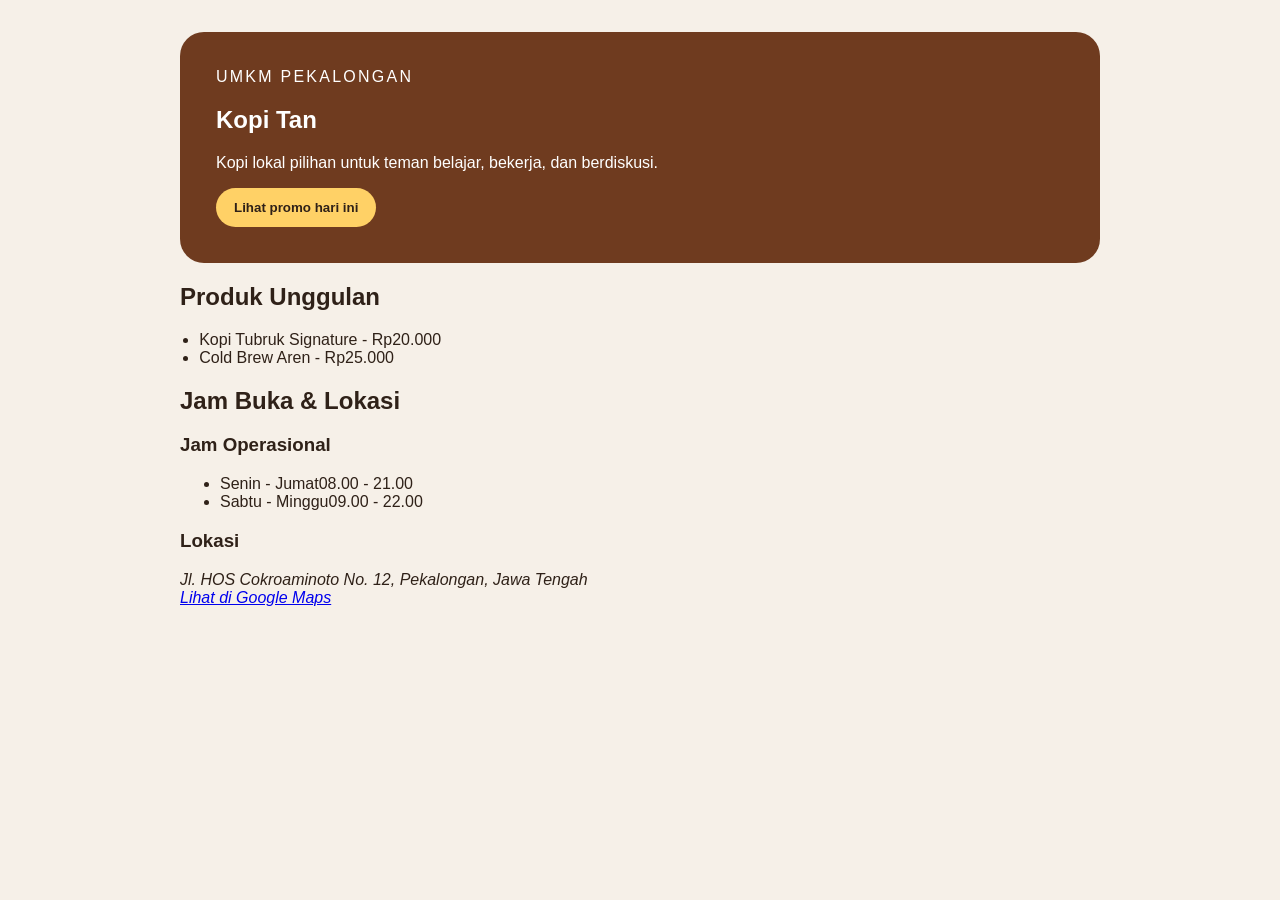
==== index.html @ baf7c944 "feat: tambah informasi lokasi UMKM" ====
<!doctype html>
<html lang="id">
  <head>
    <meta charset="utf-8" />
    <meta name="viewport" content="width=device-width, initial-scale=1" />
    <title>Kopi Tan - Website UMKM</title>
    <link rel="stylesheet" href="css/style.css" />
  </head>
  <body>
    <main class="page">
      <section class="hero">
        <p class="eyebrow">UMKM Pekalongan</p>
        <h1>Kopi Tan</h1>
        <p>Kopi lokal pilihan untuk teman belajar, bekerja, dan berdiskusi.</p>
        <button id="promoButton" type="button">Lihat promo hari ini</button>
      </section>

      <section aria-labelledby="produk-title">
        <h2 id="produk-title">Produk Unggulan</h2>
        <ul class="products">
          <li>Kopi Tubruk Signature - Rp20.000</li>
          <li>Cold Brew Aren - Rp25.000</li>
        </ul>
      </section>

            <section aria-labelledby="jam-lokasi-title">
        <h2 id="jam-lokasi-title">Jam Buka &amp; Lokasi</h2>
        <div class="info-grid">
          <div>
            <h3>Jam Operasional</h3>
            <ul class="hours">
              <li><span>Senin - Jumat</span><span>08.00 - 21.00</span></li>
              <li><span>Sabtu - Minggu</span><span>09.00 - 22.00</span></li>
            </ul>
          </div>
          <div>
            <h3>Lokasi</h3>
            <address>
              Jl. HOS Cokroaminoto No. 12, Pekalongan, Jawa Tengah<br />
              <a href="https://maps.google.com/?q=Kopi+Tan+Pekalongan" target="_blank" rel="noopener">
                Lihat di Google Maps
              </a>
            </address>
          </div>
        </div>
      </section>
    </main>
    <script src="js/script.js"></script>
  </body>
</html>
---- css/style.css ----
body {
  margin: 0;
  color: #2f2118;
  background: #f6f0e8;
  font-family: Arial, sans-serif;
}

.page {
  max-width: 920px;
  margin: 0 auto;
  padding: 32px 20px;
}

.hero {
  padding: 36px;
  color: white;
  background: #6f3b1f;
  border-radius: 24px;
}

.eyebrow {
  margin: 0 0 8px;
  letter-spacing: 0.14em;
  text-transform: uppercase;
}

.products {
  padding-left: 1.2rem;
}

button {
  padding: 12px 18px;
  color: #2f2118;
  font-weight: 700;
  cursor: pointer;
  background: #ffd166;
  border: 0;
  border-radius: 999px;
}
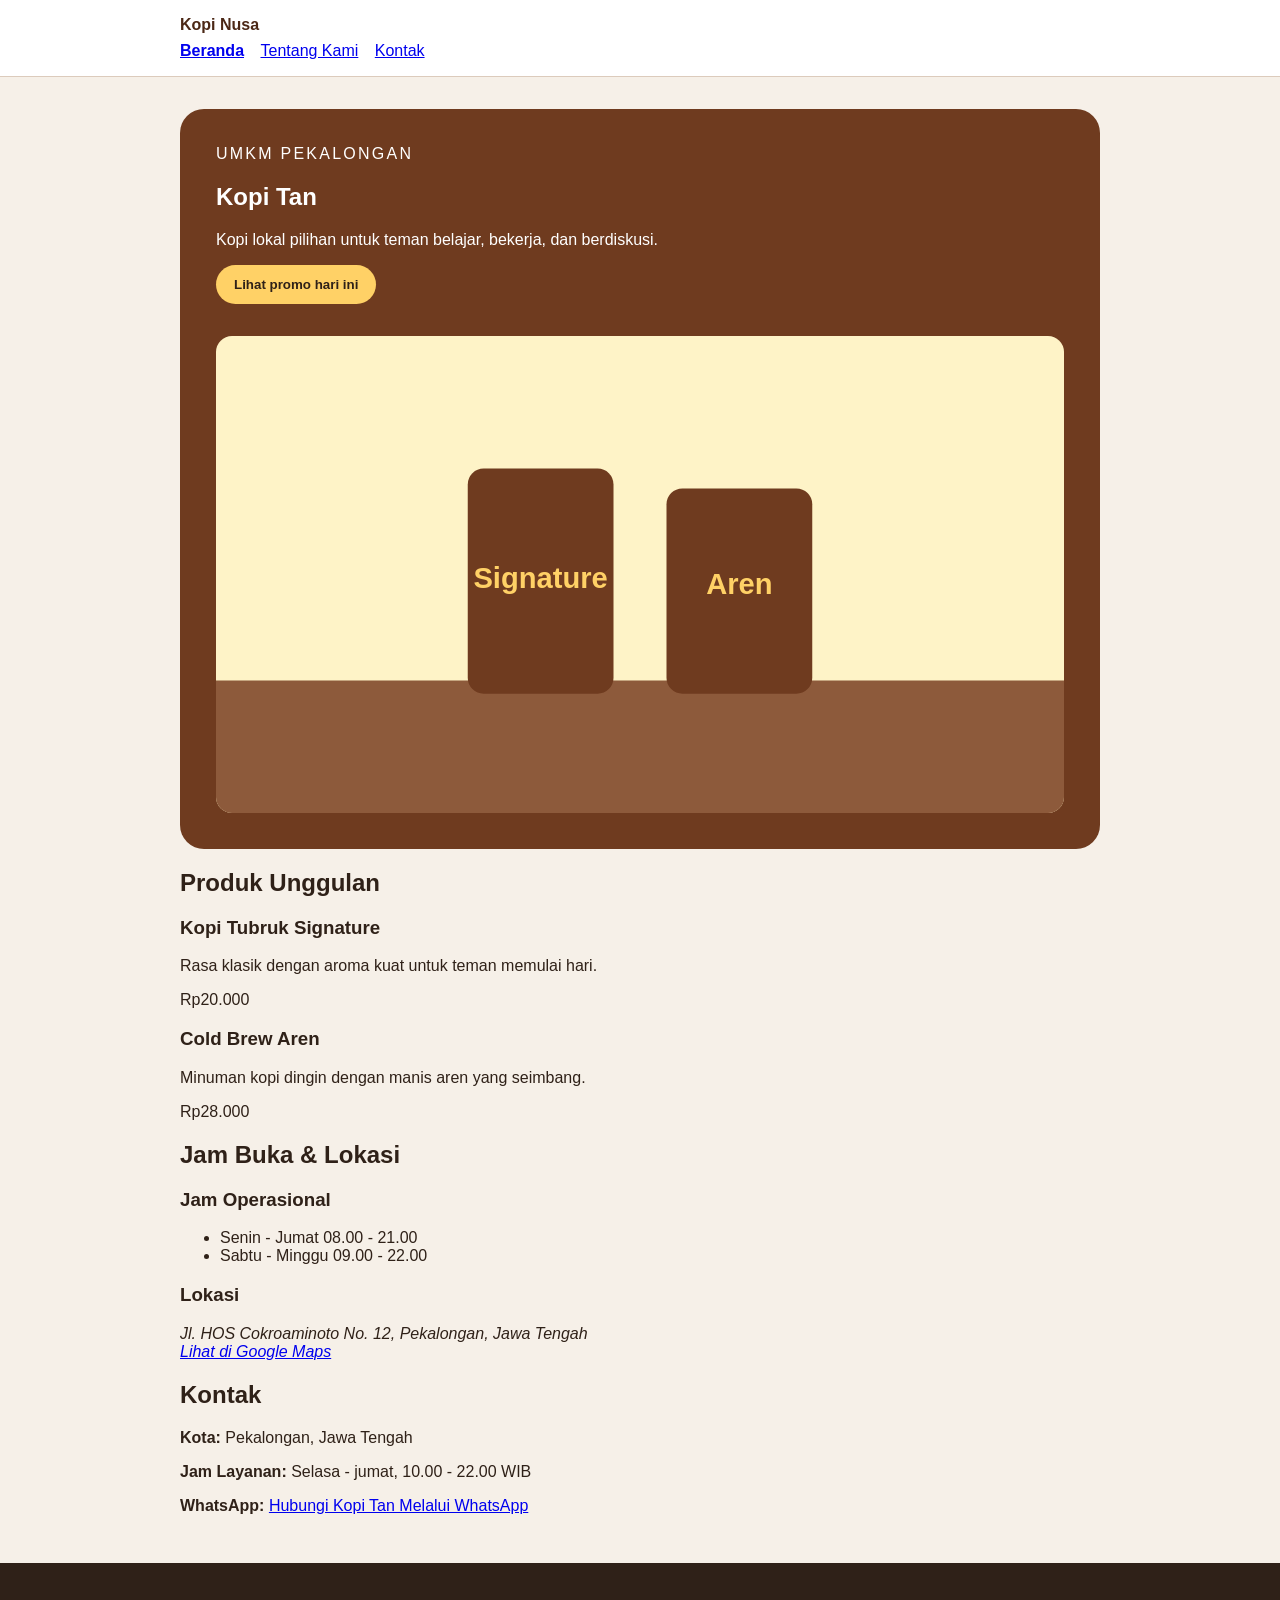
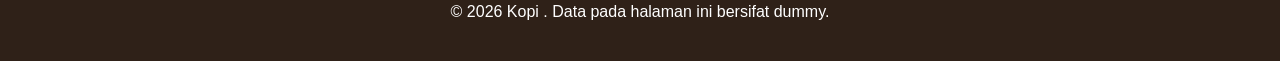
==== commit 15fc121c: "feat: tambah semantic html dan navigasi dua halaman" ====
--- a/index.html
+++ b/index.html
@@ -7,20 +7,41 @@
     <link rel="stylesheet" href="css/style.css" />
   </head>
   <body>
-    <main class="page">
-      <section class="hero">
-        <p class="eyebrow">UMKM Pekalongan</p>
-        <h1>Kopi Tan</h1>
-        <p>Kopi lokal pilihan untuk teman belajar, bekerja, dan berdiskusi.</p>
-        <button id="promoButton" type="button">Lihat promo hari ini</button>
-      </section>
+  <a class="skip-link" href="#konten">Lewati ke konten utama</a>
+  <header class="site-header">
+    <nav class="nav" aria-label="Navigasi utama">
+      <a class="brand" href="index.html">Kopi Nusa</a>
+      <ul>
+        <li><a aria-current="page" href="index.html">Beranda</a></li>
+        <li><a href="tentang.html">Tentang Kami</a></li>
+        <li><a href="#kontak">Kontak</a></li>
+      </ul>
+    </nav>
+  </header>
+
+  <main id="konten" class="page">
+     <section class="hero" aria-labelledby="hero-title">
+  <p class="eyebrow">UMKM Pekalongan</p>
+  <h1 id="hero-title">Kopi Tan</h1>
+  <p>Kopi lokal pilihan untuk teman belajar, bekerja, dan berdiskusi.</p>
+  <button id="promoButton" type="button">Lihat promo hari ini</button>
+  <img src="assets/images/etalase-kopi.svg" alt="Etalase Kopi Tan berisi kemasan kopi lokal" />
+</section>
 
       <section aria-labelledby="produk-title">
         <h2 id="produk-title">Produk Unggulan</h2>
-        <ul class="products">
-          <li>Kopi Tubruk Signature - Rp20.000</li>
-          <li>Cold Brew Aren - Rp25.000</li>
-        </ul>
+        <div class="product-list">
+  <article class="product-card">
+    <h3>Kopi Tubruk Signature</h3>
+    <p>Rasa klasik dengan aroma kuat untuk teman memulai hari.</p>
+    <p class="price">Rp20.000</p>
+  </article>
+  <article class="product-card">
+    <h3>Cold Brew Aren</h3>
+    <p>Minuman kopi dingin dengan manis aren yang seimbang.</p>
+    <p class="price">Rp28.000</p>
+  </article>
+</div>
       </section>
 
             <section aria-labelledby="jam-lokasi-title">
@@ -29,8 +50,8 @@
           <div>
             <h3>Jam Operasional</h3>
             <ul class="hours">
-              <li><span>Senin - Jumat</span><span>08.00 - 21.00</span></li>
-              <li><span>Sabtu - Minggu</span><span>09.00 - 22.00</span></li>
+              <li><span>Senin - Jumat</span><span>  08.00 - 21.00</span></li>
+              <li><span>Sabtu - Minggu</span><span>  09.00 - 22.00</span></li>
             </ul>
           </div>
           <div>
@@ -44,7 +65,22 @@
           </div>
         </div>
       </section>
+
+      <section id="kontak" aria-labelledby="kontak-title">
+        <h2 id="kontak-title">Kontak </h2>
+        <p><strong>Kota:</strong> Pekalongan, Jawa Tengah</p>
+        <p><strong>Jam Layanan:</strong> Selasa - jumat, 10.00 - 22.00 WIB</p>
+        <p>
+          <strong>WhatsApp:</strong>
+          <a href="https://wa.me/6282313441365">
+            Hubungi Kopi Tan Melalui WhatsApp
+          </a>
+        </p>
+      </section>
     </main>
+    <footer class="site-footer">
+  <p>&copy; 2026 Kopi . Data pada halaman ini bersifat dummy.</p>
+</footer>
     <script src="js/script.js"></script>
   </body>
 </html>
--- a/css/style.css
+++ b/css/style.css
@@ -36,4 +36,27 @@
   background: #ffd166;
   border: 0;
   border-radius: 999px;
+}
+
+.skip-link { position: absolute; left: -9999px; padding: 8px 12px; color: white; background: #2f2118; }
+.skip-link:focus { top: 8px; left: 8px; }
+.site-header { padding: 16px 20px; background: white; border-bottom: 1px solid #dccbbc; }
+.nav { max-width: 920px; margin: 0 auto; }
+.brand { display: inline-block; margin-bottom: 8px; color: #4b2715; font-weight: 800; text-decoration: none; }
+.nav ul { padding: 0; margin: 0; list-style: none; }
+.nav li { display: inline-block; margin-right: 12px; }
+.nav a[aria-current="page"] { font-weight: 800; }
+a:focus-visible,
+button:focus-visible { outline: 3px solid #2563eb; outline-offset: 3px; }
+.site-footer { padding: 24px 20px; color: white; text-align: center; background: #2f2118; }
+
+.hero button {
+  margin-bottom: 24px;
+}
+
+.hero img {
+  display: block;
+  width: 100%;
+  border-radius: 16px;
+  margin-top: 8px;
 }
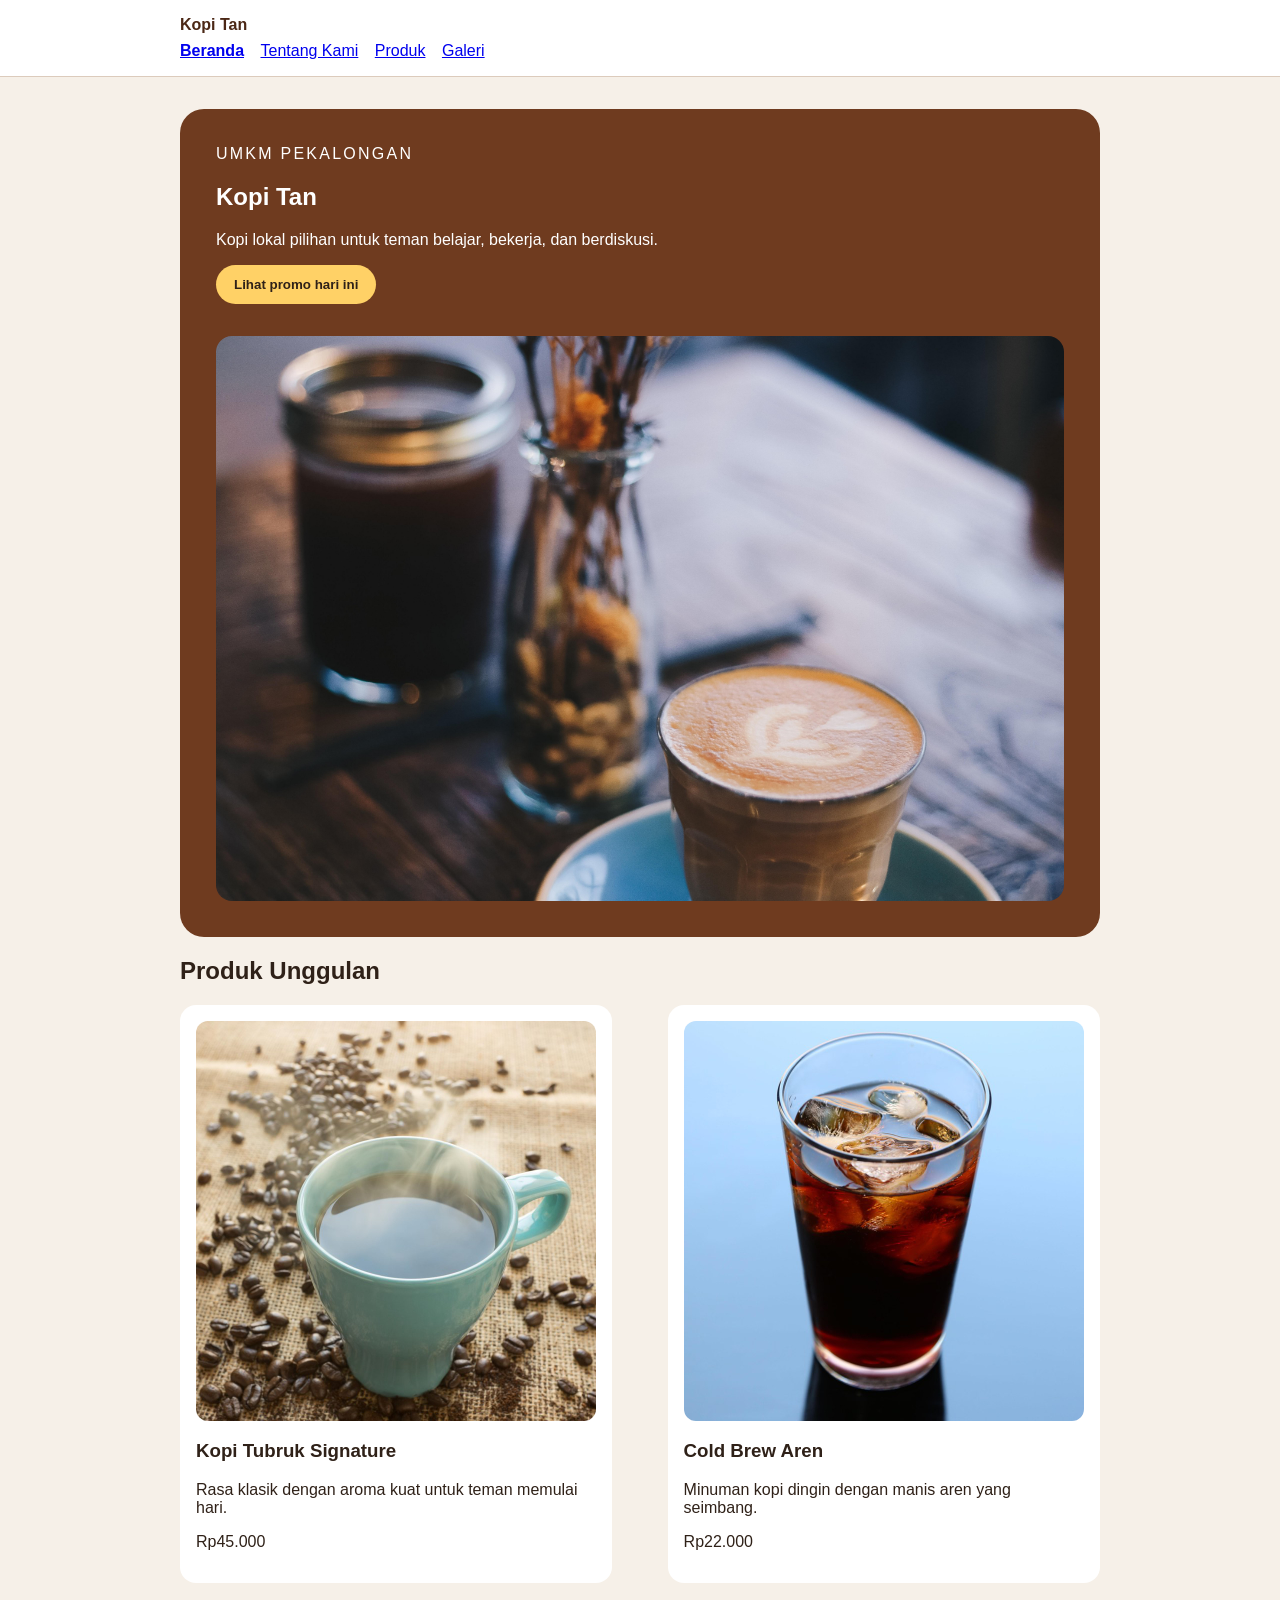
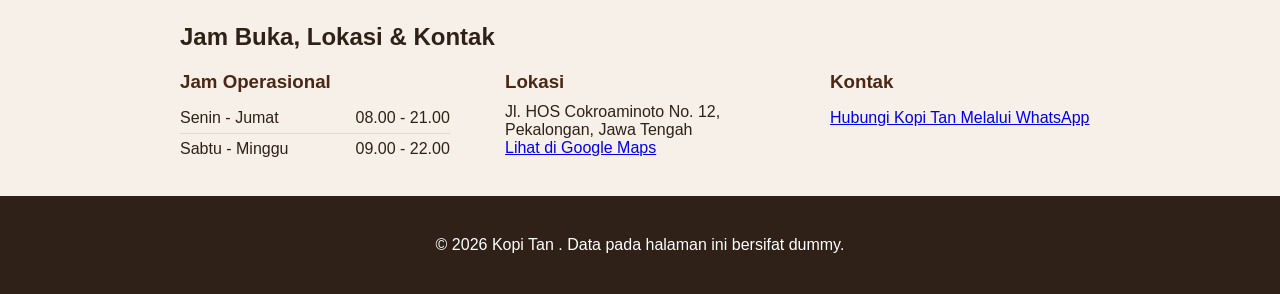
==== commit f680ecb9: "penambahan media, tabel katalog, dan perbaikan tampilan" ====
--- a/index.html
+++ b/index.html
@@ -10,11 +10,12 @@
   <a class="skip-link" href="#konten">Lewati ke konten utama</a>
   <header class="site-header">
     <nav class="nav" aria-label="Navigasi utama">
-      <a class="brand" href="index.html">Kopi Nusa</a>
+      <a class="brand" href="index.html">Kopi Tan</a>
       <ul>
-        <li><a aria-current="page" href="index.html">Beranda</a></li>
-        <li><a href="tentang.html">Tentang Kami</a></li>
-        <li><a href="#kontak">Kontak</a></li>
+       <li><a aria-current="page" href="index.html">Beranda</a></li>
+  <li><a href="tentang.html">Tentang Kami</a></li>
+  <li><a href="produk.html">Produk</a></li>
+  <li><a href="galeri.html">Galeri</a></li>
       </ul>
     </nav>
   </header>
@@ -25,33 +26,35 @@
   <h1 id="hero-title">Kopi Tan</h1>
   <p>Kopi lokal pilihan untuk teman belajar, bekerja, dan berdiskusi.</p>
   <button id="promoButton" type="button">Lihat promo hari ini</button>
-  <img src="assets/images/etalase-kopi.svg" alt="Etalase Kopi Tan berisi kemasan kopi lokal" />
+  <img src="assets/images/etalase-kopi.jpg" alt="Etalase Kopi Tan berisi kemasan kopi lokal" />
 </section>
 
       <section aria-labelledby="produk-title">
         <h2 id="produk-title">Produk Unggulan</h2>
         <div class="product-list">
   <article class="product-card">
+    <img class="product-img" src="assets/images/kopi-tubruk.jpg" alt="Secangkir Kopi Tubruk Signature panas dengan aroma kuat" />
     <h3>Kopi Tubruk Signature</h3>
     <p>Rasa klasik dengan aroma kuat untuk teman memulai hari.</p>
-    <p class="price">Rp20.000</p>
+    <p class="price">Rp45.000</p>
   </article>
   <article class="product-card">
+    <img class="product-img" src="assets/images/cold-brew-aren.jpg" alt="Segelas Cold Brew Aren dingin dengan es" />
     <h3>Cold Brew Aren</h3>
     <p>Minuman kopi dingin dengan manis aren yang seimbang.</p>
-    <p class="price">Rp28.000</p>
+    <p class="price">Rp22.000</p>
   </article>
 </div>
       </section>
 
             <section aria-labelledby="jam-lokasi-title">
-        <h2 id="jam-lokasi-title">Jam Buka &amp; Lokasi</h2>
+        <h2 id="jam-lokasi-title">Jam Buka, Lokasi &amp; Kontak</h2>
         <div class="info-grid">
           <div>
             <h3>Jam Operasional</h3>
             <ul class="hours">
-              <li><span>Senin - Jumat</span><span>  08.00 - 21.00</span></li>
-              <li><span>Sabtu - Minggu</span><span>  09.00 - 22.00</span></li>
+              <li><span>Senin - Jumat</span><span>08.00 - 21.00</span></li>
+              <li><span>Sabtu - Minggu</span><span>09.00 - 22.00</span></li>
             </ul>
           </div>
           <div>
@@ -63,23 +66,19 @@
               </a>
             </address>
           </div>
+          <div>
+            <h3>Kontak</h3>
+            <p>
+              <a href="https://wa.me/6282313441365">
+                Hubungi Kopi Tan Melalui WhatsApp
+              </a>
+            </p>
+          </div>
         </div>
-      </section>
-
-      <section id="kontak" aria-labelledby="kontak-title">
-        <h2 id="kontak-title">Kontak </h2>
-        <p><strong>Kota:</strong> Pekalongan, Jawa Tengah</p>
-        <p><strong>Jam Layanan:</strong> Selasa - jumat, 10.00 - 22.00 WIB</p>
-        <p>
-          <strong>WhatsApp:</strong>
-          <a href="https://wa.me/6282313441365">
-            Hubungi Kopi Tan Melalui WhatsApp
-          </a>
-        </p>
       </section>
     </main>
     <footer class="site-footer">
-  <p>&copy; 2026 Kopi . Data pada halaman ini bersifat dummy.</p>
+  <p>&copy; 2026 Kopi Tan . Data pada halaman ini bersifat dummy.</p>
 </footer>
     <script src="js/script.js"></script>
   </body>
--- a/css/style.css
+++ b/css/style.css
@@ -26,6 +26,121 @@
 
 .products {
   padding-left: 1.2rem;
+}
+
+.product-list {
+  overflow: hidden;
+}
+
+.product-card {
+  box-sizing: border-box;
+  float: left;
+  width: 47%;
+  margin: 0 6% 20px 0;
+  padding: 16px;
+  background: white;
+  border-radius: 16px;
+}
+
+.product-list .product-card:nth-child(2n) {
+  margin-right: 0;
+}
+
+.product-img {
+  display: block;
+  width: 100%;
+  aspect-ratio: 1 / 1;
+  object-fit: cover;
+  border-radius: 12px;
+  margin-bottom: 12px;
+}
+
+@media (max-width: 600px) {
+  .product-list .product-card {
+    float: none;
+    width: 100%;
+    margin-right: 0;
+  }
+}
+
+.product-list--triple .product-card {
+  width: 29.33%;
+  margin-right: 6%;
+}
+
+.product-list--triple .product-card:nth-child(2n) {
+  margin-right: 6%;
+}
+
+.product-list--triple .product-card:nth-child(3n) {
+  margin-right: 0;
+}
+
+@media (max-width: 900px) {
+  .product-list--triple .product-card {
+    width: 47%;
+    margin-right: 6%;
+  }
+
+  .product-list--triple .product-card:nth-child(3n) {
+    margin-right: 6%;
+  }
+
+  .product-list--triple .product-card:nth-child(2n) {
+    margin-right: 0;
+  }
+}
+
+@media (max-width: 600px) {
+  .product-list--triple .product-card {
+    float: none;
+    width: 100%;
+    margin-right: 0;
+  }
+}
+
+.category-grid {
+  overflow: hidden;
+  margin-top: 16px;
+}
+
+.category-card {
+  box-sizing: border-box;
+  float: left;
+  width: 22%;
+  margin-right: 4%;
+  padding: 20px 0 0;
+  border-top: 3px solid #6f3b1f;
+}
+
+.category-card:nth-child(4n) {
+  margin-right: 0;
+}
+
+.category-card h3 {
+  margin: 0 0 8px;
+  color: #4b2715;
+}
+
+.category-card p:last-child {
+  margin: 0;
+  color: #5c4c3f;
+}
+
+.category-tag {
+  display: inline-block;
+  margin: 0 0 10px;
+  color: #6f3b1f;
+  font-weight: 700;
+  font-size: 0.8rem;
+}
+
+@media (max-width: 700px) {
+  .category-card {
+    float: none;
+    width: 100%;
+    margin-right: 0;
+  }
 }
 
 button {
@@ -50,6 +165,93 @@
 button:focus-visible { outline: 3px solid #2563eb; outline-offset: 3px; }
 .site-footer { padding: 24px 20px; color: white; text-align: center; background: #2f2118; }
 
+.footer-nav {
+  margin-bottom: 16px;
+  text-align: center;
+}
+
+.footer-nav a {
+  display: inline-block;
+  margin: 0 8px;
+  color: #f1e4d6;
+  text-decoration: none;
+}
+
+.footer-nav a:hover {
+  text-decoration: underline;
+}
+
+.info-grid {
+  overflow: hidden;
+  margin-top: 16px;
+}
+
+.info-grid > div {
+  box-sizing: border-box;
+  float: left;
+  width: 29.33%;
+  margin-right: 6%;
+}
+
+.info-grid > div:last-child {
+  margin-right: 0;
+}
+
+.info-grid h3 {
+  margin: 0 0 10px;
+  color: #4b2715;
+}
+
+.info-grid address {
+  font-style: normal;
+}
+
+.hours {
+  padding: 0;
+  margin: 0;
+  list-style: none;
+}
+
+.hours li {
+  overflow: hidden;
+  padding: 6px 0;
+  border-bottom: 1px solid #e6d9c9;
+}
+
+.hours li span:first-child {
+  float: left;
+}
+
+.hours li span:last-child {
+  float: right;
+}
+
+.hours li:last-child {
+  border-bottom: none;
+}
+
+@media (max-width: 700px) {
+  .info-grid > div {
+    float: none;
+    width: 100%;
+    margin-right: 0;
+  }
+}
+
+.section-link {
+  margin-top: 16px;
+}
+
+.section-link a {
+  color: #6f3b1f;
+  font-weight: 700;
+  text-decoration: none;
+}
+
+.section-link a:hover {
+  text-decoration: underline;
+}
+
 .hero button {
   margin-bottom: 24px;
 }
@@ -59,4 +261,123 @@
   width: 100%;
   border-radius: 16px;
   margin-top: 8px;
+}
+img { max-width: 100%; height: auto; }
+figure { margin: 0 0 24px; }
+figcaption { margin-top: 8px; color: #6b5b52; }
+
+.gallery-list {
+  overflow: hidden;
+  margin-top: 16px;
+}
+
+.media-card {
+  box-sizing: border-box;
+  float: left;
+  width: 30.66%;
+  margin: 0 4% 20px 0;
+  overflow: hidden;
+  background: white;
+  border-radius: 16px;
+  box-shadow: 0 1px 3px rgba(47, 33, 24, 0.08);
+  transition: transform 0.2s ease, box-shadow 0.2s ease;
+}
+
+.gallery-list .media-card:nth-child(3n) {
+  margin-right: 0;
+}
+
+.media-card:hover {
+  transform: translateY(-4px);
+  box-shadow: 0 10px 20px rgba(47, 33, 24, 0.16);
+}
+
+.media-card img {
+  display: block;
+  width: 100%;
+  aspect-ratio: 4 / 3;
+  object-fit: cover;
+}
+
+.media-card figcaption {
+  margin: 0;
+  padding: 12px 16px 16px;
+  color: #6b5b52;
+  font-size: 0.9rem;
+}
+
+@media (max-width: 480px) {
+  .media-card {
+    float: none;
+    width: 100%;
+    margin-right: 0;
+  }
+}
+table {
+  width: 100%;
+  border: 1px solid #dccbbc;
+  border-collapse: collapse;
+  box-shadow: 0 1px 3px rgba(47, 33, 24, 0.08);
+}
+
+caption {
+  margin-bottom: 10px;
+  color: #4b2715;
+  font-weight: 700;
+  text-align: left;
+}
+
+thead th {
+  padding: 12px 16px;
+  color: white;
+  text-align: left;
+  background: #6f3b1f;
+}
+
+tbody th,
+tbody td {
+  padding: 12px 16px;
+  text-align: left;
+  border-bottom: 1px solid #eee0d2;
+}
+
+tbody tr:last-child th,
+tbody tr:last-child td {
+  border-bottom: none;
+}
+
+tbody tr:nth-child(even) {
+  background: #fbf6ef;
+}
+
+tbody tr:hover {
+  background: #f6ead9;
+}
+
+tbody td:last-child {
+  color: #6f3b1f;
+  font-weight: 700;
+}
+.audio-section {
+  margin-top: 32px;
+  padding: 24px;
+  background: #f6f0e8;
+  border-radius: 18px;
+  text-align: center;
+}
+
+.audio-section h2 {
+  margin-bottom: 8px;
+  color: #4b2e21;
+}
+
+.audio-section p {
+  margin-bottom: 18px;
+  color: #6b5142;
+  line-height: 1.6;
+}
+
+.audio-section audio {
+  width: 100%;
+  max-width: 500px;
 }
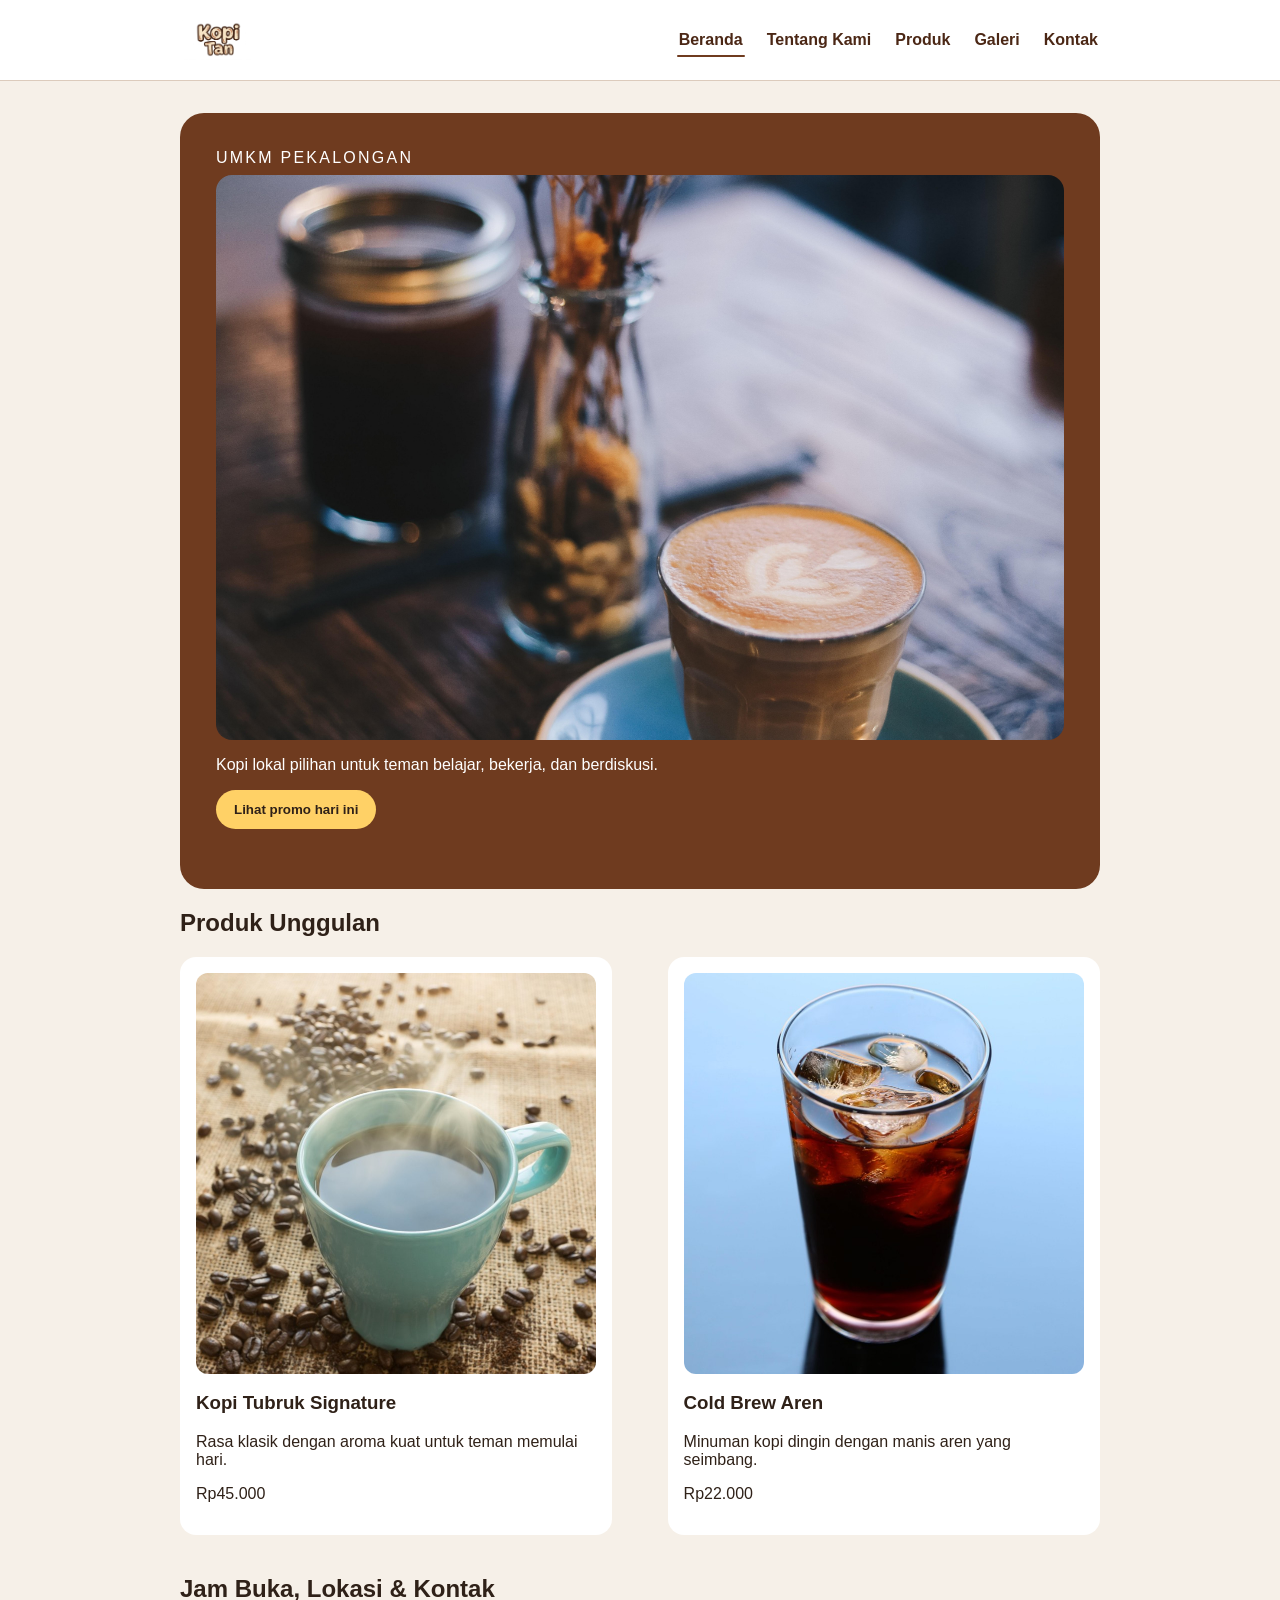
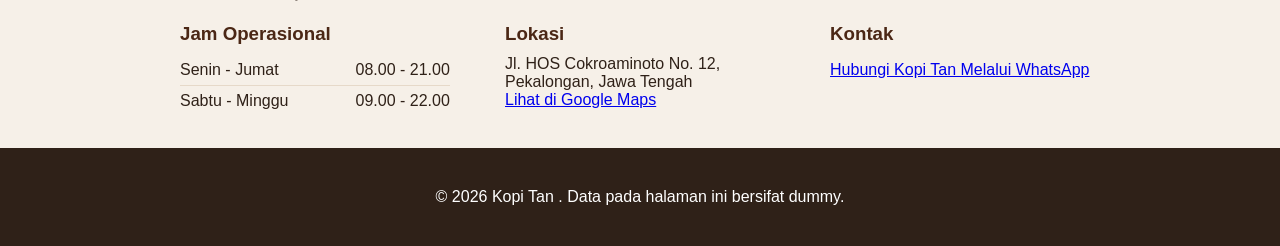
==== commit a1a500c5: "feat: tambah form kontak aksesibel dan preview" ====
--- a/index.html
+++ b/index.html
@@ -10,12 +10,15 @@
   <a class="skip-link" href="#konten">Lewati ke konten utama</a>
   <header class="site-header">
     <nav class="nav" aria-label="Navigasi utama">
-      <a class="brand" href="index.html">Kopi Tan</a>
+      <a class="brand" href="index.html">
+        <img class="brand-logo" src="assets/images/logo.jpeg" alt="Logo Kopi Tan" />
+      </a>
       <ul>
-       <li><a aria-current="page" href="index.html">Beranda</a></li>
-  <li><a href="tentang.html">Tentang Kami</a></li>
-  <li><a href="produk.html">Produk</a></li>
-  <li><a href="galeri.html">Galeri</a></li>
+        <li><a aria-current="page" href="index.html">Beranda</a></li>
+        <li><a href="tentang.html">Tentang Kami</a></li>
+        <li><a href="produk.html">Produk</a></li>
+        <li><a href="galeri.html">Galeri</a></li>
+        <li><a href="kontak.html">Kontak</a></li>
       </ul>
     </nav>
   </header>
@@ -23,10 +26,10 @@
   <main id="konten" class="page">
      <section class="hero" aria-labelledby="hero-title">
   <p class="eyebrow">UMKM Pekalongan</p>
-  <h1 id="hero-title">Kopi Tan</h1>
+  <h1 id="hero-title" class="sr-only">Kopi Tan</h1>
+  <img src="assets/images/etalase-kopi.jpg" alt="Etalase Kopi Tan berisi kemasan kopi lokal" />
   <p>Kopi lokal pilihan untuk teman belajar, bekerja, dan berdiskusi.</p>
-  <button id="promoButton" type="button">Lihat promo hari ini</button>
-  <img src="assets/images/etalase-kopi.jpg" alt="Etalase Kopi Tan berisi kemasan kopi lokal" />
+  <button id="promoButton" type="button" aria-pressed="false">Lihat promo hari ini</button>
 </section>
 
       <section aria-labelledby="produk-title">
--- a/css/style.css
+++ b/css/style.css
@@ -99,22 +99,28 @@
   }
 }
 
+
 .category-grid {
   overflow: hidden;
-  margin-top: 16px;
+  margin: 16px -1.5% 0;
 }
 
 .category-card {
   box-sizing: border-box;
   float: left;
   width: 22%;
-  margin-right: 4%;
-  padding: 20px 0 0;
+  margin: 0 1.5% 20px;
+  padding: 20px 18px;
+  background: white;
   border-top: 3px solid #6f3b1f;
-}
-
-.category-card:nth-child(4n) {
-  margin-right: 0;
+  border-radius: 0 0 14px 14px;
+  box-shadow: 0 1px 3px rgba(47, 33, 24, 0.08);
+  transition: transform 0.2s ease, box-shadow 0.2s ease;
+}
+
+.category-card:hover {
+  transform: translateY(-4px);
+  box-shadow: 0 10px 20px rgba(47, 33, 24, 0.14);
 }
 
 .category-card h3 {
@@ -136,10 +142,68 @@
 }
 
 @media (max-width: 700px) {
+  .category-grid {
+    margin: 16px 0 0;
+  }
   .category-card {
     float: none;
     width: 100%;
-    margin-right: 0;
+    margin: 0 0 16px;
+  }
+}
+
+
+.values-grid {
+  display: block;
+  overflow: hidden;
+  margin: 16px -1.5% 0;
+  padding: 0;
+  list-style: none;
+}
+
+.values-grid li {
+  box-sizing: border-box;
+  float: left;
+  width: 30.33%;
+  margin: 0 1.5% 20px;
+  padding: 22px 18px 20px;
+  background: white;
+  border-radius: 16px;
+  box-shadow: 0 1px 3px rgba(47, 33, 24, 0.08);
+  transition: transform 0.2s ease, box-shadow 0.2s ease;
+}
+
+.values-grid li:hover {
+  transform: translateY(-4px);
+  box-shadow: 0 10px 20px rgba(47, 33, 24, 0.14);
+}
+
+.values-grid li p {
+  margin: 0;
+  color: #5c4c3f;
+}
+
+.values-grid .value-number {
+  display: inline-flex;
+  align-items: center;
+  justify-content: center;
+  width: 34px;
+  height: 34px;
+  margin-bottom: 12px;
+  color: white;
+  font-weight: 800;
+  background: #6f3b1f;
+  border-radius: 50%;
+}
+
+@media (max-width: 700px) {
+  .values-grid {
+    margin: 16px 0 0;
+  }
+  .values-grid li {
+    float: none;
+    width: 100%;
+    margin: 0 0 14px;
   }
 }
 
@@ -155,12 +219,90 @@
 
 .skip-link { position: absolute; left: -9999px; padding: 8px 12px; color: white; background: #2f2118; }
 .skip-link:focus { top: 8px; left: 8px; }
-.site-header { padding: 16px 20px; background: white; border-bottom: 1px solid #dccbbc; }
-.nav { max-width: 920px; margin: 0 auto; }
-.brand { display: inline-block; margin-bottom: 8px; color: #4b2715; font-weight: 800; text-decoration: none; }
-.nav ul { padding: 0; margin: 0; list-style: none; }
-.nav li { display: inline-block; margin-right: 12px; }
-.nav a[aria-current="page"] { font-weight: 800; }
+
+.sr-only {
+  position: absolute;
+  width: 1px;
+  height: 1px;
+  margin: -1px;
+  padding: 0;
+  overflow: hidden;
+  white-space: nowrap;
+  clip-path: inset(50%);
+  border: 0;
+}
+
+
+.site-header { padding: 14px 20px; background: white; border-bottom: 1px solid #dccbbc; }
+
+.nav {
+  display: flex;
+  align-items: center;
+  justify-content: space-between;
+  flex-wrap: wrap;
+  max-width: 920px;
+  margin: 0 auto;
+}
+
+.brand {
+  display: inline-flex;
+  align-items: center;
+  text-decoration: none;
+}
+
+.brand-logo {
+  display: block;
+  width: auto;
+  height: 40px;
+}
+
+.nav ul {
+  display: flex;
+  align-items: center;
+  padding: 0;
+  margin: 0;
+  list-style: none;
+}
+
+.nav li {
+  margin: 0 0 0 20px;
+}
+
+.nav a {
+  position: relative;
+  display: inline-block;
+  padding: 6px 2px;
+  color: #4b2715;
+  font-weight: 600;
+  text-decoration: none;
+}
+
+
+.nav a[aria-current="page"]::after {
+  content: "";
+  position: absolute;
+  right: 0;
+  bottom: -2px;
+  left: 0;
+  height: 2px;
+  background: #6f3b1f;
+  border-radius: 2px;
+}
+
+@media (max-width: 640px) {
+  .nav {
+    justify-content: flex-start;
+  }
+  .nav ul {
+    flex-wrap: wrap;
+    width: 100%;
+    margin-top: 10px;
+  }
+  .nav li {
+    margin: 6px 16px 0 0;
+  }
+}
+
 a:focus-visible,
 button:focus-visible { outline: 3px solid #2563eb; outline-offset: 3px; }
 .site-footer { padding: 24px 20px; color: white; text-align: center; background: #2f2118; }
@@ -380,4 +522,96 @@
 .audio-section audio {
   width: 100%;
   max-width: 500px;
+}
+
+
+.contact-intro {
+  margin-bottom: 24px;
+}
+
+.contact-intro h1 {
+  margin: 0 0 8px;
+  color: #4b2715;
+}
+
+.contact-intro p {
+  margin: 0;
+  color: #5c4c3f;
+}
+
+#form-kontak {
+  padding: 24px;
+  background: white;
+  border-radius: 16px;
+  box-shadow: 0 1px 3px rgba(47, 33, 24, 0.08);
+}
+
+.field { margin-bottom: 16px; }
+.field label { display: block; margin-bottom: 6px; font-weight: 700; color: #4b2715; }
+
+.field input,
+.field select,
+.field textarea {
+  box-sizing: border-box;
+  width: 100%;
+  padding: 10px 12px;
+  font: inherit;
+  color: #2f2118;
+  background: #f9f4ec;
+  border: 1px solid #dccbbc;
+  border-radius: 10px;
+}
+
+.field-help {
+  margin: 6px 0 0;
+  color: #6b5b52;
+  font-size: 0.85rem;
+}
+
+.field input:focus,
+.field select:focus,
+.field textarea:focus {
+  outline: 3px solid #2563eb;
+  outline-offset: 1px;
+}
+
+fieldset {
+  margin: 0 0 20px;
+  padding: 14px 16px;
+  border: 1px solid #dccbbc;
+  border-radius: 10px;
+}
+
+fieldset legend {
+  padding: 0 6px;
+  font-weight: 700;
+  color: #4b2715;
+}
+
+fieldset label {
+  display: block;
+  margin: 6px 0;
+  font-weight: 400;
+}
+
+#form-kontak button {
+  margin-top: 4px;
+}
+
+.preview-section {
+  margin-top: 24px;
+}
+
+.preview-section h2 {
+  margin: 0 0 10px;
+  color: #4b2715;
+}
+
+#preview-form {
+  padding: 16px;
+  color: #2f2118;
+  white-space: pre-wrap;
+  background: white;
+  border: 1px solid #dccbbc;
+  border-radius: 12px;
 }
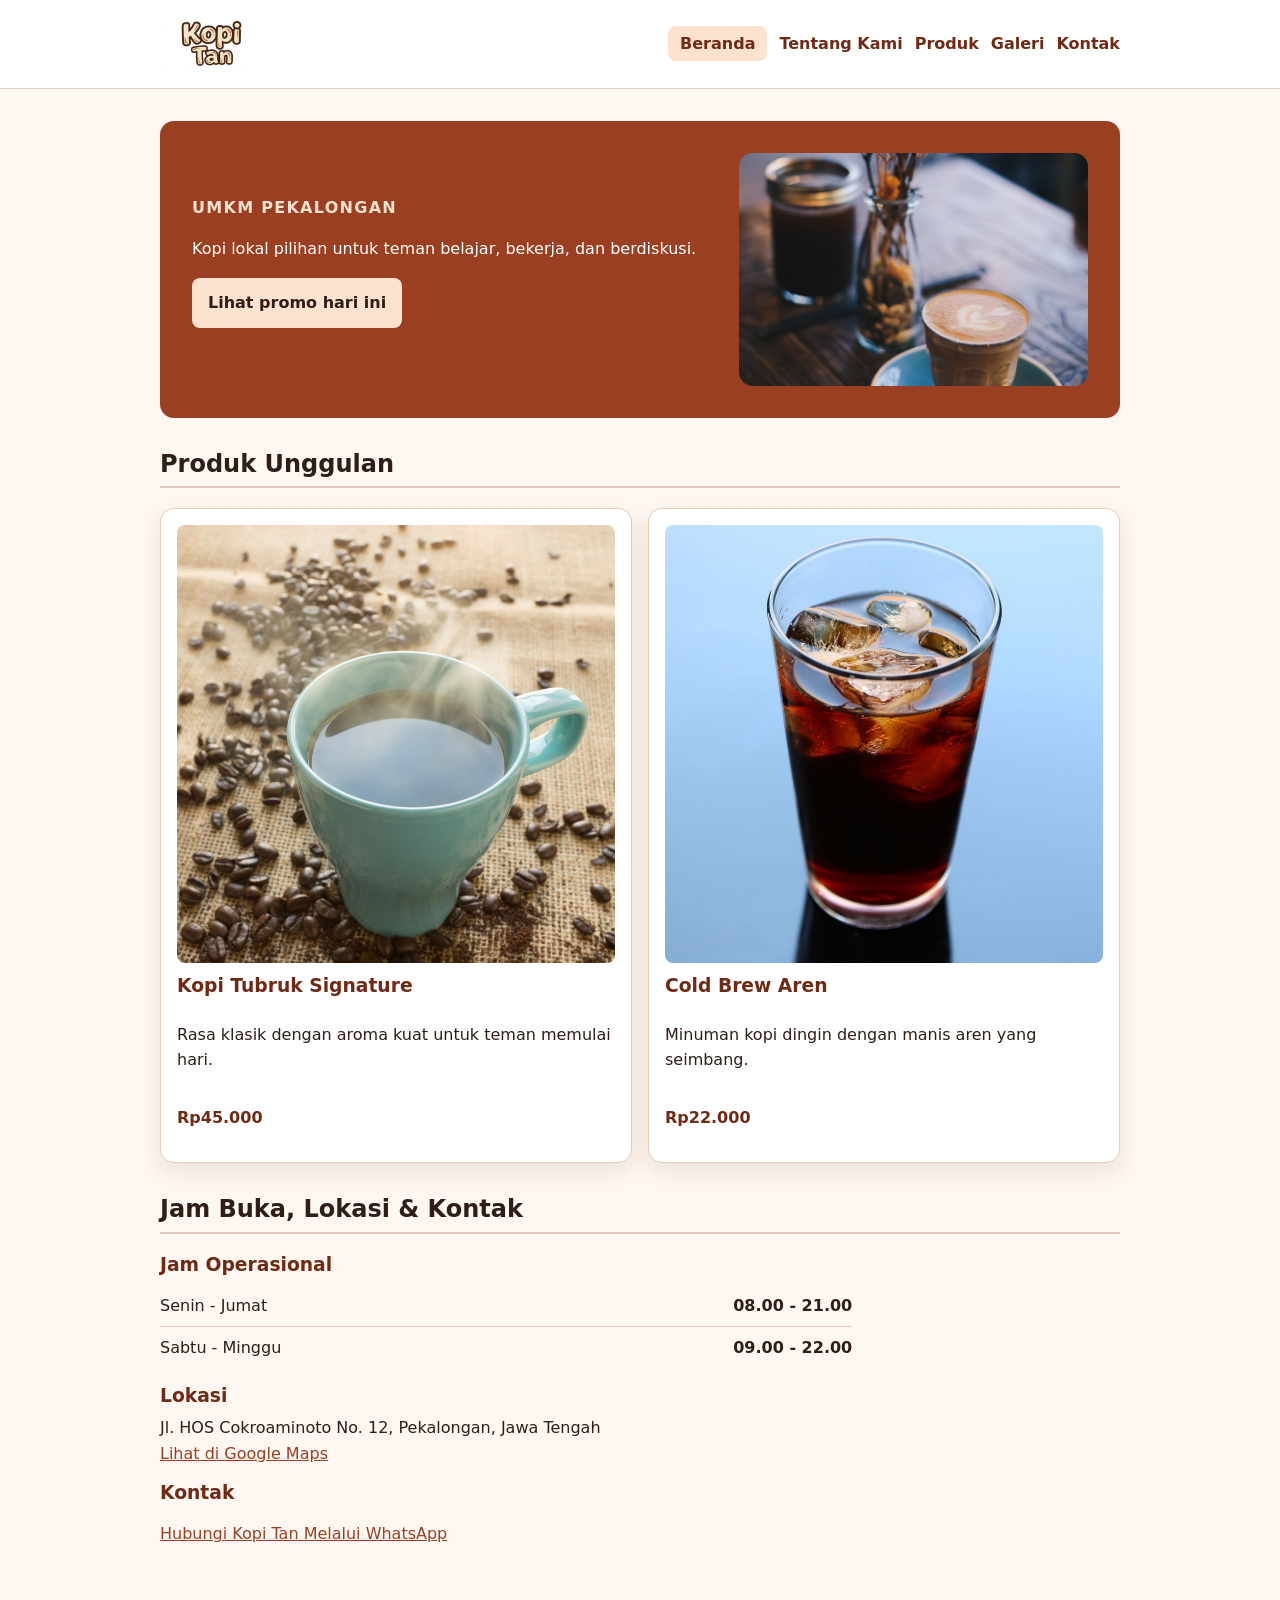
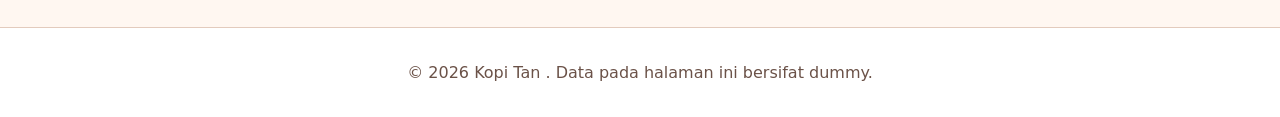
==== commit 2dc93013: "feat: bangun layout flexbox dan grid" ====
--- a/index.html
+++ b/index.html
@@ -24,13 +24,15 @@
   </header>
 
   <main id="konten" class="page">
-     <section class="hero" aria-labelledby="hero-title">
-  <p class="eyebrow">UMKM Pekalongan</p>
-  <h1 id="hero-title" class="sr-only">Kopi Tan</h1>
-  <img src="assets/images/etalase-kopi.jpg" alt="Etalase Kopi Tan berisi kemasan kopi lokal" />
-  <p>Kopi lokal pilihan untuk teman belajar, bekerja, dan berdiskusi.</p>
-  <button id="promoButton" type="button" aria-pressed="false">Lihat promo hari ini</button>
-</section>
+      <section class="hero" aria-labelledby="hero-title">
+      <div class="hero-content">
+        <p class="eyebrow">UMKM Pekalongan</p>
+        <h1 id="hero-title" class="sr-only">Kopi Tan</h1>
+        <p>Kopi lokal pilihan untuk teman belajar, bekerja, dan berdiskusi.</p>
+        <button id="promoButton" type="button" aria-pressed="false">Lihat promo hari ini</button>
+      </div>
+      <img class="hero-image" src="assets/images/etalase-kopi.jpg" alt="Etalase Kopi Tan berisi kemasan kopi lokal" />
+    </section>
 
       <section aria-labelledby="produk-title">
         <h2 id="produk-title">Produk Unggulan</h2>
--- a/css/style.css
+++ b/css/style.css
@@ -1,224 +1,70 @@
+:root {
+  --color-primary: #9a3f22;
+  --color-primary-strong: #6e2a14;
+  --color-text: #2f1d16;
+  --color-muted: #6b5248;
+  --color-surface: #ffffff;
+  --color-surface-soft: #fff7f1;
+  --color-border: #e3cbbd;
+  --color-focus: #1d4ed8;
+  --color-accent: #fde2cf;
+  --color-accent-strong: #fbc9a4;
+
+  --space-1: 0.5rem;
+  --space-2: 0.75rem;
+  --space-3: 1rem;
+  --space-4: 1.5rem;
+  --space-5: 2rem;
+
+  --radius-sm: 0.5rem;
+  --radius-md: 0.875rem;
+
+  --shadow-card: 0 0.5rem 1.5rem rgb(47 29 22 / 0.1);
+}
+
+
+
+*,
+*::before,
+*::after {
+  box-sizing: border-box;
+}
+
+html { color-scheme: light; }
+
 body {
   margin: 0;
-  color: #2f2118;
-  background: #f6f0e8;
-  font-family: Arial, sans-serif;
-}
-
-.page {
-  max-width: 920px;
-  margin: 0 auto;
-  padding: 32px 20px;
-}
-
-.hero {
-  padding: 36px;
-  color: white;
-  background: #6f3b1f;
-  border-radius: 24px;
-}
-
-.eyebrow {
-  margin: 0 0 8px;
-  letter-spacing: 0.14em;
-  text-transform: uppercase;
-}
-
-.products {
-  padding-left: 1.2rem;
-}
-
-.product-list {
-  overflow: hidden;
-}
-
-.product-card {
-  box-sizing: border-box;
-  float: left;
-  width: 47%;
-  margin: 0 6% 20px 0;
-  padding: 16px;
-  background: white;
-  border-radius: 16px;
-}
-
-.product-list .product-card:nth-child(2n) {
-  margin-right: 0;
-}
-
-.product-img {
-  display: block;
-  width: 100%;
-  aspect-ratio: 1 / 1;
-  object-fit: cover;
-  border-radius: 12px;
-  margin-bottom: 12px;
-}
-
-@media (max-width: 600px) {
-  .product-list .product-card {
-    float: none;
-    width: 100%;
-    margin-right: 0;
-  }
-}
-
-.product-list--triple .product-card {
-  width: 29.33%;
-  margin-right: 6%;
-}
-
-.product-list--triple .product-card:nth-child(2n) {
-  margin-right: 6%;
-}
-
-.product-list--triple .product-card:nth-child(3n) {
-  margin-right: 0;
-}
-
-@media (max-width: 900px) {
-  .product-list--triple .product-card {
-    width: 47%;
-    margin-right: 6%;
-  }
-
-  .product-list--triple .product-card:nth-child(3n) {
-    margin-right: 6%;
-  }
-
-  .product-list--triple .product-card:nth-child(2n) {
-    margin-right: 0;
-  }
-}
-
-@media (max-width: 600px) {
-  .product-list--triple .product-card {
-    float: none;
-    width: 100%;
-    margin-right: 0;
-  }
-}
-
-
-.category-grid {
-  overflow: hidden;
-  margin: 16px -1.5% 0;
-}
-
-.category-card {
-  box-sizing: border-box;
-  float: left;
-  width: 22%;
-  margin: 0 1.5% 20px;
-  padding: 20px 18px;
-  background: white;
-  border-top: 3px solid #6f3b1f;
-  border-radius: 0 0 14px 14px;
-  box-shadow: 0 1px 3px rgba(47, 33, 24, 0.08);
-  transition: transform 0.2s ease, box-shadow 0.2s ease;
-}
-
-.category-card:hover {
-  transform: translateY(-4px);
-  box-shadow: 0 10px 20px rgba(47, 33, 24, 0.14);
-}
-
-.category-card h3 {
-  margin: 0 0 8px;
-  color: #4b2715;
-}
-
-.category-card p:last-child {
-  margin: 0;
-  color: #5c4c3f;
-}
-
-.category-tag {
-  display: inline-block;
-  margin: 0 0 10px;
-  color: #6f3b1f;
-  font-weight: 700;
-  font-size: 0.8rem;
-}
-
-@media (max-width: 700px) {
-  .category-grid {
-    margin: 16px 0 0;
-  }
-  .category-card {
-    float: none;
-    width: 100%;
-    margin: 0 0 16px;
-  }
-}
-
-
-.values-grid {
-  display: block;
-  overflow: hidden;
-  margin: 16px -1.5% 0;
-  padding: 0;
-  list-style: none;
-}
-
-.values-grid li {
-  box-sizing: border-box;
-  float: left;
-  width: 30.33%;
-  margin: 0 1.5% 20px;
-  padding: 22px 18px 20px;
-  background: white;
-  border-radius: 16px;
-  box-shadow: 0 1px 3px rgba(47, 33, 24, 0.08);
-  transition: transform 0.2s ease, box-shadow 0.2s ease;
-}
-
-.values-grid li:hover {
-  transform: translateY(-4px);
-  box-shadow: 0 10px 20px rgba(47, 33, 24, 0.14);
-}
-
-.values-grid li p {
-  margin: 0;
-  color: #5c4c3f;
-}
-
-.values-grid .value-number {
-  display: inline-flex;
-  align-items: center;
-  justify-content: center;
-  width: 34px;
-  height: 34px;
-  margin-bottom: 12px;
-  color: white;
-  font-weight: 800;
-  background: #6f3b1f;
-  border-radius: 50%;
-}
-
-@media (max-width: 700px) {
-  .values-grid {
-    margin: 16px 0 0;
-  }
-  .values-grid li {
-    float: none;
-    width: 100%;
-    margin: 0 0 14px;
-  }
-}
-
-button {
-  padding: 12px 18px;
-  color: #2f2118;
-  font-weight: 700;
-  cursor: pointer;
-  background: #ffd166;
-  border: 0;
-  border-radius: 999px;
-}
-
-.skip-link { position: absolute; left: -9999px; padding: 8px 12px; color: white; background: #2f2118; }
-.skip-link:focus { top: 8px; left: 8px; }
+  color: var(--color-text);
+  background: var(--color-surface-soft);
+  font-family: system-ui, -apple-system, BlinkMacSystemFont, "Segoe UI", sans-serif;
+  font-size: 1rem;
+  line-height: 1.6;
+}
+
+h1,
+h2,
+h3 {
+  line-height: 1.2;
+  text-wrap: balance;
+}
+
+h1 { font-size: clamp(2rem, 6vw, 3rem); }
+
+h2 {
+  padding-bottom: var(--space-1);
+  border-bottom: 2px solid var(--color-border);
+}
+
+p,
+li { max-width: 68ch; }
+
+a { color: var(--color-primary); }
+a:hover { color: var(--color-primary-strong); }
+
+:focus-visible {
+  outline: 3px solid var(--color-focus);
+  outline-offset: 3px;
+}
 
 .sr-only {
   position: absolute;
@@ -233,120 +79,289 @@
 }
 
 
-.site-header { padding: 14px 20px; background: white; border-bottom: 1px solid #dccbbc; }
+
+.page {
+  width: min(100% - 2rem, 60rem);
+  margin-inline: auto;
+  padding-block: var(--space-5);
+}
+
+.page section + section { margin-top: var(--space-5); }
+
+.hero {
+  display: grid;
+  grid-template-columns: 1.2fr 0.8fr;
+  gap: var(--space-4);
+  align-items: center;
+  padding: var(--space-5);
+  color: var(--color-surface);
+  background: var(--color-primary);
+  border-radius: var(--radius-md);
+}
+
+.hero-image {
+  display: block;
+  width: 100%;
+  border-radius: var(--radius-md);
+}
+
+.eyebrow {
+  margin: 0 0 var(--space-1);
+  color: var(--color-primary);
+  font-weight: 800;
+  letter-spacing: 0.08em;
+  text-transform: uppercase;
+}
+
+.hero .eyebrow { color: var(--color-accent); }
+
+.button,
+button {
+  display: inline-block;
+  padding: var(--space-2) var(--space-3);
+  color: var(--color-surface);
+  font: inherit;
+  font-weight: 700;
+  text-decoration: none;
+  cursor: pointer;
+  background: var(--color-primary);
+  border: 0;
+  border-radius: var(--radius-sm);
+}
+
+.button:hover,
+button:hover {
+  color: var(--color-surface);
+  background: var(--color-primary-strong);
+}
+
+.hero button {
+  margin-bottom: var(--space-3);
+  color: var(--color-text);
+  background: var(--color-accent);
+}
+
+.hero button:hover { background: var(--color-accent-strong); }
+
+
+.hero button[aria-pressed="true"] {
+  color: var(--color-surface);
+  background: var(--color-primary-strong);
+}
+
+
+
+.skip-link {
+  position: absolute;
+  top: -5rem;
+  left: var(--space-3);
+  padding: var(--space-2) var(--space-3);
+  color: var(--color-surface);
+  background: var(--color-text);
+}
+
+.skip-link:focus { top: var(--space-3); }
+
+.site-header,
+.site-footer {
+  padding: var(--space-3) var(--space-4);
+  background: var(--color-surface);
+  border-bottom: 1px solid var(--color-border);
+}
+
+.site-footer {
+  margin-top: var(--space-5);
+  color: var(--color-muted);
+  text-align: center;
+  border-top: 1px solid var(--color-border);
+  border-bottom: 0;
+}
 
 .nav {
   display: flex;
+  flex-wrap: wrap;
+  gap: var(--space-3);
   align-items: center;
   justify-content: space-between;
-  flex-wrap: wrap;
-  max-width: 920px;
-  margin: 0 auto;
+  width: min(100% - 2rem, 60rem);
+  margin-inline: auto;
 }
 
 .brand {
-  display: inline-flex;
-  align-items: center;
+  display: inline-block;
+  margin-bottom: 0;
   text-decoration: none;
+}
+
+.site-footer p {
+  margin-inline: auto;
 }
 
 .brand-logo {
   display: block;
   width: auto;
-  height: 40px;
+  height: 3.5rem;
 }
 
 .nav ul {
   display: flex;
-  align-items: center;
+  flex-wrap: wrap;
+  gap: var(--space-2);
   padding: 0;
   margin: 0;
   list-style: none;
 }
 
-.nav li {
-  margin: 0 0 0 20px;
-}
+.nav li { margin: 0; }
 
 .nav a {
-  position: relative;
-  display: inline-block;
-  padding: 6px 2px;
-  color: #4b2715;
+  color: var(--color-primary-strong);
   font-weight: 600;
   text-decoration: none;
 }
 
-
-.nav a[aria-current="page"]::after {
-  content: "";
+.nav a:hover { text-decoration: underline; }
+
+.nav a[aria-current="page"] {
+  padding: var(--space-1) var(--space-2);
+  font-weight: 700;
+  text-decoration: none;
+  background: var(--color-accent);
+  border-radius: var(--radius-sm);
+}
+
+
+
+.product-card,
+.category-card,
+.values-grid li,
+.media-card,
+.contact-info,
+form {
+  margin-block: var(--space-3);
+  padding: var(--space-3);
+  background: var(--color-surface);
+  border: 1px solid var(--color-border);
+  border-radius: var(--radius-md);
+  box-shadow: var(--shadow-card);
+}
+
+
+.product-card {
+  position: relative;
+  display: flex;
+  flex-direction: column;
+}
+
+.product-badge {
   position: absolute;
-  right: 0;
-  bottom: -2px;
-  left: 0;
-  height: 2px;
-  background: #6f3b1f;
-  border-radius: 2px;
-}
-
-@media (max-width: 640px) {
-  .nav {
-    justify-content: flex-start;
-  }
-  .nav ul {
-    flex-wrap: wrap;
-    width: 100%;
-    margin-top: 10px;
-  }
-  .nav li {
-    margin: 6px 16px 0 0;
-  }
-}
-
-a:focus-visible,
-button:focus-visible { outline: 3px solid #2563eb; outline-offset: 3px; }
-.site-footer { padding: 24px 20px; color: white; text-align: center; background: #2f2118; }
-
-.footer-nav {
-  margin-bottom: 16px;
+  inset-block-start: var(--space-4);
+  inset-inline-end: var(--space-4);
+  padding: 0.25rem var(--space-2);
+  color: var(--color-primary-strong);
+  font-size: 0.875rem;
+  font-weight: 800;
+  background: var(--color-accent);
+  border-radius: 999px;
+}
+
+.card-actions {
+  display: flex;
+  flex-wrap: wrap;
+  gap: var(--space-2);
+  align-items: center;
+  margin-top: auto;
+}
+
+
+.product-grid,
+.gallery-grid {
+  display: grid;
+  grid-template-columns: repeat(3, minmax(0, 1fr));
+  gap: var(--space-3);
+}
+
+.gallery-grid { grid-template-columns: repeat(2, minmax(0, 1fr)); }
+
+.product-grid .product-card,
+.product-list .product-card,
+.gallery-grid .media-card,
+.category-grid .category-card { margin-block: 0; }
+
+.product-list {
+  display: grid;
+  grid-template-columns: repeat(2, minmax(0, 1fr));
+  gap: var(--space-3);
+}
+
+.product-list--triple { grid-template-columns: repeat(3, minmax(0, 1fr)); }
+
+.category-grid {
+  display: grid;
+  grid-template-columns: repeat(2, minmax(0, 1fr));
+  gap: var(--space-3);
+}
+
+.product-card:hover,
+.category-card:hover,
+.media-card:hover { border-color: var(--color-primary); }
+
+.product-card h3,
+.category-card h3 {
+  margin: 0 0 var(--space-1);
+  color: var(--color-primary-strong);
+}
+
+.product-img {
+  display: block;
+  width: 100%;
+  aspect-ratio: 1 / 1;
+  margin-bottom: var(--space-2);
+  object-fit: cover;
+  border-radius: var(--radius-sm);
+}
+
+.price {
+  color: var(--color-primary-strong);
+  font-weight: 800;
+}
+
+.category-tag {
+  margin: 0 0 var(--space-1);
+  color: var(--color-primary);
+  font-size: 0.8rem;
+  font-weight: 700;
+}
+
+.values-grid {
+  padding: 0;
+  margin: var(--space-3) 0 0;
+  list-style: none;
+}
+
+.values-grid p { margin: 0; }
+
+.value-number {
+  display: inline-block;
+  width: 2.125rem;
+  height: 2.125rem;
+  margin-bottom: var(--space-2);
+  color: var(--color-surface);
+  font-weight: 800;
+  line-height: 2.125rem;
   text-align: center;
-}
-
-.footer-nav a {
-  display: inline-block;
-  margin: 0 8px;
-  color: #f1e4d6;
-  text-decoration: none;
-}
-
-.footer-nav a:hover {
-  text-decoration: underline;
-}
-
-.info-grid {
-  overflow: hidden;
-  margin-top: 16px;
-}
-
-.info-grid > div {
-  box-sizing: border-box;
-  float: left;
-  width: 29.33%;
-  margin-right: 6%;
-}
-
-.info-grid > div:last-child {
-  margin-right: 0;
-}
-
-.info-grid h3 {
-  margin: 0 0 10px;
-  color: #4b2715;
-}
-
-.info-grid address {
-  font-style: normal;
-}
+  background: var(--color-primary);
+  border-radius: 50%;
+}
+
+.info-grid h3,
+.contact-info h3 {
+  margin: var(--space-3) 0 var(--space-1);
+  color: var(--color-primary-strong);
+}
+
+.info-grid address,
+.contact-info address { font-style: normal; }
 
 .hours {
   padding: 0;
@@ -355,263 +370,160 @@
 }
 
 .hours li {
-  overflow: hidden;
-  padding: 6px 0;
-  border-bottom: 1px solid #e6d9c9;
-}
-
-.hours li span:first-child {
-  float: left;
-}
-
-.hours li span:last-child {
-  float: right;
-}
-
-.hours li:last-child {
-  border-bottom: none;
-}
-
-@media (max-width: 700px) {
-  .info-grid > div {
-    float: none;
-    width: 100%;
-    margin-right: 0;
-  }
-}
-
-.section-link {
-  margin-top: 16px;
-}
-
-.section-link a {
-  color: #6f3b1f;
-  font-weight: 700;
-  text-decoration: none;
-}
-
-.section-link a:hover {
-  text-decoration: underline;
-}
-
-.hero button {
-  margin-bottom: 24px;
-}
-
-.hero img {
-  display: block;
-  width: 100%;
-  border-radius: 16px;
-  margin-top: 8px;
-}
+  display: flex;
+  flex-wrap: wrap;
+  gap: var(--space-1) var(--space-2);
+  justify-content: space-between;
+  padding: var(--space-1) 0;
+  border-bottom: 1px solid var(--color-border);
+}
+
+.hours li:last-child { border-bottom: 0; }
+
+.hours li span:last-child { font-weight: 700; }
+
+
+
 img { max-width: 100%; height: auto; }
-figure { margin: 0 0 24px; }
-figcaption { margin-top: 8px; color: #6b5b52; }
-
-.gallery-list {
-  overflow: hidden;
-  margin-top: 16px;
-}
-
-.media-card {
-  box-sizing: border-box;
-  float: left;
-  width: 30.66%;
-  margin: 0 4% 20px 0;
-  overflow: hidden;
-  background: white;
-  border-radius: 16px;
-  box-shadow: 0 1px 3px rgba(47, 33, 24, 0.08);
-  transition: transform 0.2s ease, box-shadow 0.2s ease;
-}
-
-.gallery-list .media-card:nth-child(3n) {
-  margin-right: 0;
-}
-
-.media-card:hover {
-  transform: translateY(-4px);
-  box-shadow: 0 10px 20px rgba(47, 33, 24, 0.16);
-}
+
+figure { margin-inline: 0; }
 
 .media-card img {
   display: block;
   width: 100%;
   aspect-ratio: 4 / 3;
   object-fit: cover;
-}
+  border-radius: var(--radius-sm);
+}
+
+figcaption,
+caption { color: var(--color-muted); }
 
 .media-card figcaption {
-  margin: 0;
-  padding: 12px 16px 16px;
-  color: #6b5b52;
+  margin: var(--space-2) 0 0;
   font-size: 0.9rem;
 }
 
-@media (max-width: 480px) {
-  .media-card {
-    float: none;
-    width: 100%;
-    margin-right: 0;
-  }
-}
 table {
   width: 100%;
-  border: 1px solid #dccbbc;
+  margin-block: var(--space-3);
+  border: 1px solid var(--color-border);
   border-collapse: collapse;
-  box-shadow: 0 1px 3px rgba(47, 33, 24, 0.08);
 }
 
 caption {
-  margin-bottom: 10px;
-  color: #4b2715;
+  margin-bottom: var(--space-2);
   font-weight: 700;
   text-align: left;
 }
 
+th,
+td {
+  padding: var(--space-2);
+  text-align: left;
+  border: 1px solid var(--color-border);
+}
+
 thead th {
-  padding: 12px 16px;
-  color: white;
-  text-align: left;
-  background: #6f3b1f;
-}
-
-tbody th,
-tbody td {
-  padding: 12px 16px;
-  text-align: left;
-  border-bottom: 1px solid #eee0d2;
-}
-
-tbody tr:last-child th,
-tbody tr:last-child td {
-  border-bottom: none;
-}
-
-tbody tr:nth-child(even) {
-  background: #fbf6ef;
-}
-
-tbody tr:hover {
-  background: #f6ead9;
-}
+  color: var(--color-surface);
+  background: var(--color-primary);
+}
+
+tbody th { background: var(--color-surface-soft); }
+
+tbody tr:hover { background: var(--color-accent); }
 
 tbody td:last-child {
-  color: #6f3b1f;
+  color: var(--color-primary-strong);
   font-weight: 700;
 }
+
 .audio-section {
-  margin-top: 32px;
-  padding: 24px;
-  background: #f6f0e8;
-  border-radius: 18px;
-  text-align: center;
-}
-
-.audio-section h2 {
-  margin-bottom: 8px;
-  color: #4b2e21;
-}
-
-.audio-section p {
-  margin-bottom: 18px;
-  color: #6b5142;
-  line-height: 1.6;
-}
-
-.audio-section audio {
+  margin-top: var(--space-5);
+  padding: var(--space-4);
+  background: var(--color-surface);
+  border: 1px solid var(--color-border);
+  border-radius: var(--radius-md);
+}
+
+audio {
   width: 100%;
-  max-width: 500px;
-}
-
-
-.contact-intro {
-  margin-bottom: 24px;
-}
-
-.contact-intro h1 {
-  margin: 0 0 8px;
-  color: #4b2715;
-}
-
-.contact-intro p {
-  margin: 0;
-  color: #5c4c3f;
-}
-
-#form-kontak {
-  padding: 24px;
-  background: white;
-  border-radius: 16px;
-  box-shadow: 0 1px 3px rgba(47, 33, 24, 0.08);
-}
-
-.field { margin-bottom: 16px; }
-.field label { display: block; margin-bottom: 6px; font-weight: 700; color: #4b2715; }
+  max-width: 31rem;
+}
+
+
+.contact-intro { margin-bottom: var(--space-4); }
+
+
+.contact-layout {
+  display: grid;
+  grid-template-columns: minmax(0, 1.4fr) minmax(0, 0.6fr);
+  gap: var(--space-4);
+  align-items: start;
+}
+
+.contact-layout form,
+.contact-layout .contact-info { margin-block: 0; }
+
+.contact-info h2 { margin-top: 0; font-size: 1.25rem; }
+
+.form-actions {
+  display: flex;
+  flex-wrap: wrap;
+  gap: var(--space-3);
+  align-items: center;
+}
+
+.field { margin-bottom: var(--space-3); }
+
+.field label,
+legend {
+  display: block;
+  margin-bottom: var(--space-1);
+  color: var(--color-primary-strong);
+  font-weight: 700;
+}
 
 .field input,
 .field select,
 .field textarea {
-  box-sizing: border-box;
   width: 100%;
-  padding: 10px 12px;
+  padding: var(--space-2);
+  color: inherit;
   font: inherit;
-  color: #2f2118;
-  background: #f9f4ec;
-  border: 1px solid #dccbbc;
-  border-radius: 10px;
-}
+  background: var(--color-surface);
+  border: 1px solid var(--color-border);
+  border-radius: var(--radius-sm);
+}
+
+input[type="radio"],
+input[type="checkbox"] { width: auto; }
 
 .field-help {
-  margin: 6px 0 0;
-  color: #6b5b52;
+  margin: var(--space-1) 0 0;
+  color: var(--color-muted);
   font-size: 0.85rem;
 }
 
-.field input:focus,
-.field select:focus,
-.field textarea:focus {
-  outline: 3px solid #2563eb;
-  outline-offset: 1px;
-}
-
 fieldset {
-  margin: 0 0 20px;
-  padding: 14px 16px;
-  border: 1px solid #dccbbc;
-  border-radius: 10px;
-}
-
-fieldset legend {
-  padding: 0 6px;
-  font-weight: 700;
-  color: #4b2715;
+  margin: 0 0 var(--space-3);
+  padding: var(--space-3);
+  border: 1px solid var(--color-border);
+  border-radius: var(--radius-sm);
 }
 
 fieldset label {
   display: block;
-  margin: 6px 0;
+  margin: var(--space-1) 0;
   font-weight: 400;
 }
 
-#form-kontak button {
-  margin-top: 4px;
-}
-
-.preview-section {
-  margin-top: 24px;
-}
-
-.preview-section h2 {
-  margin: 0 0 10px;
-  color: #4b2715;
-}
+.preview-section { margin-top: var(--space-4); }
 
 #preview-form {
-  padding: 16px;
-  color: #2f2118;
+  padding: var(--space-3);
   white-space: pre-wrap;
-  background: white;
-  border: 1px solid #dccbbc;
-  border-radius: 12px;
+  background: var(--color-surface);
+  border: 1px solid var(--color-border);
+  border-radius: var(--radius-sm);
 }
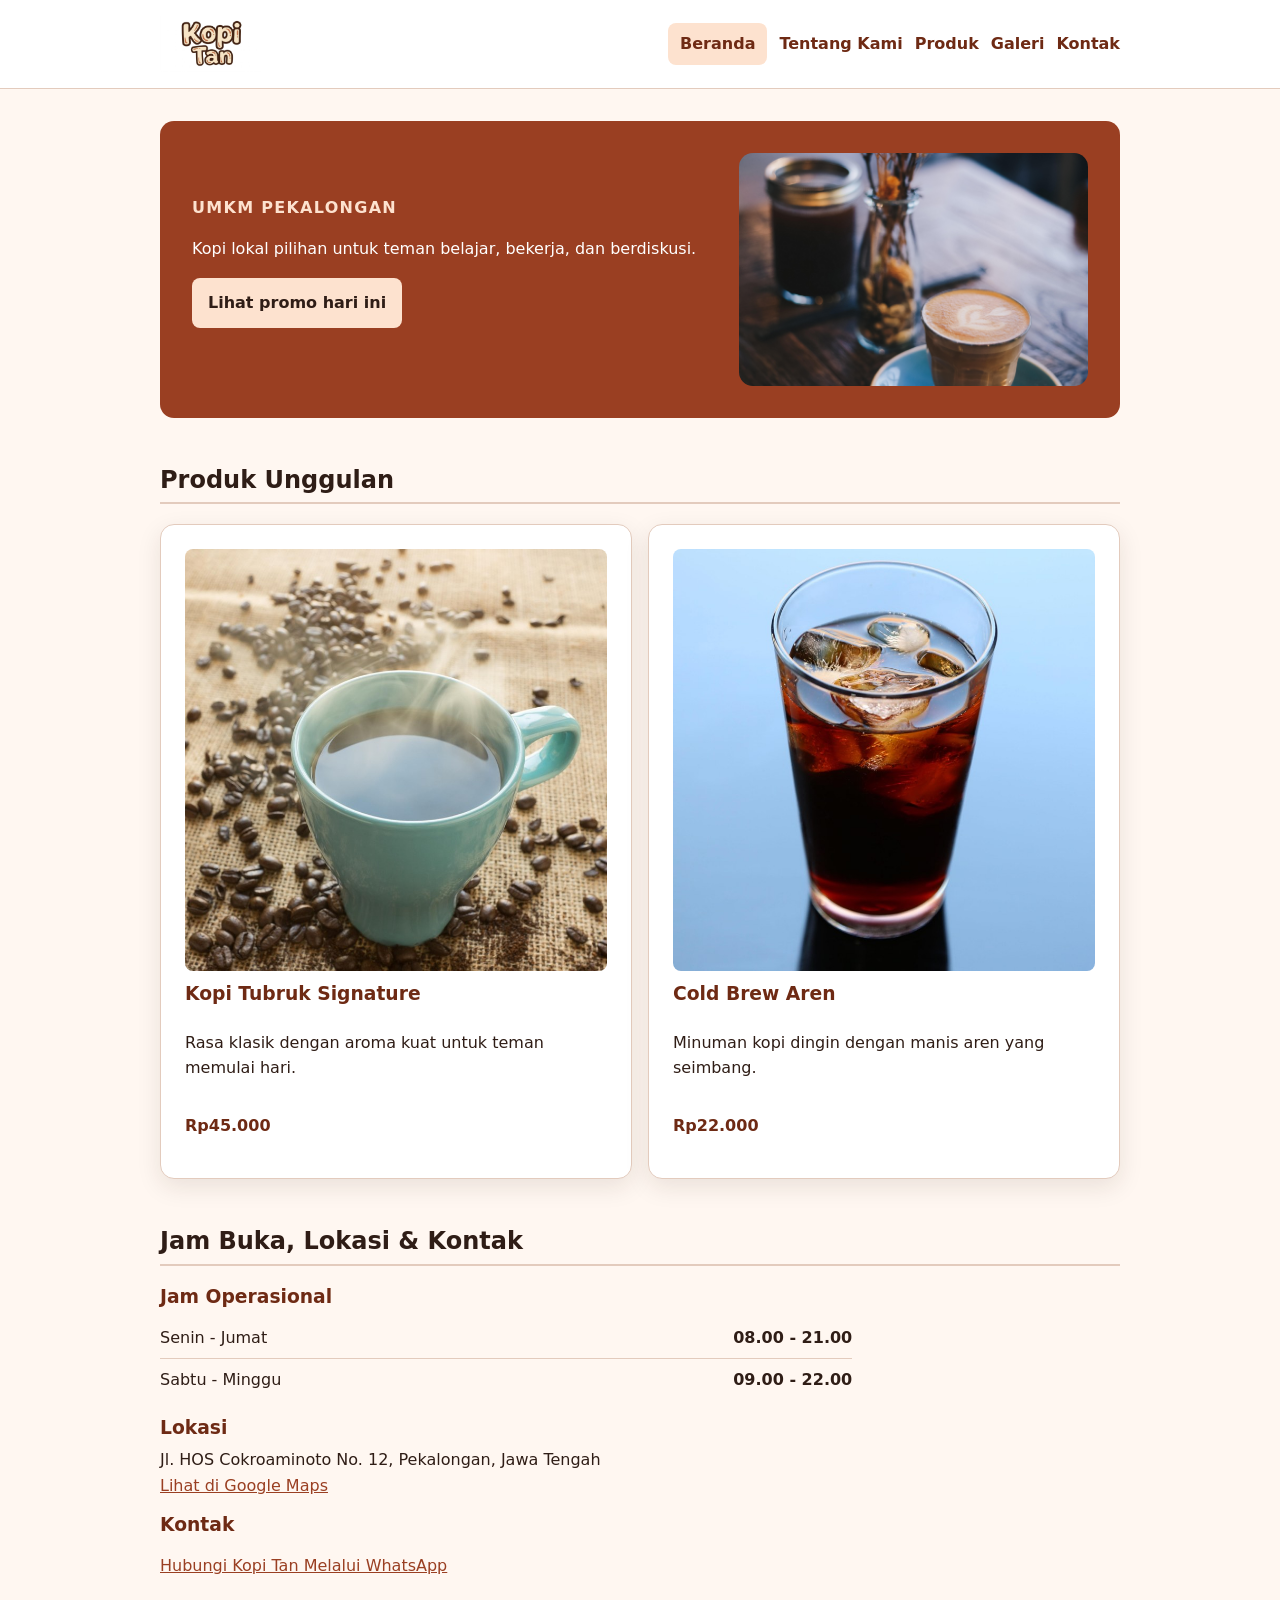
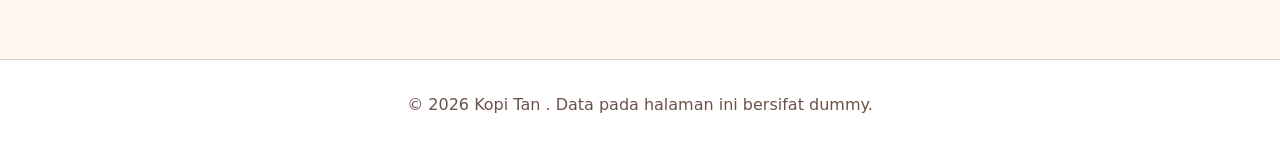
==== commit 3bd4ac12: "feat: terapkan responsive mobile-first" ====
--- a/index.html
+++ b/index.html
@@ -11,7 +11,7 @@
   <header class="site-header">
     <nav class="nav" aria-label="Navigasi utama">
       <a class="brand" href="index.html">
-        <img class="brand-logo" src="assets/images/logo.jpeg" alt="Logo Kopi Tan" />
+        <img class="brand-logo" src="assets/images/logo.jpeg" width="1280" height="698" alt="Logo Kopi Tan" />
       </a>
       <ul>
         <li><a aria-current="page" href="index.html">Beranda</a></li>
@@ -31,20 +31,20 @@
         <p>Kopi lokal pilihan untuk teman belajar, bekerja, dan berdiskusi.</p>
         <button id="promoButton" type="button" aria-pressed="false">Lihat promo hari ini</button>
       </div>
-      <img class="hero-image" src="assets/images/etalase-kopi.jpg" alt="Etalase Kopi Tan berisi kemasan kopi lokal" />
+      <img class="hero-image" src="assets/images/etalase-kopi.jpg" width="5733" height="3822" alt="Etalase Kopi Tan berisi kemasan kopi lokal" />
     </section>
 
       <section aria-labelledby="produk-title">
         <h2 id="produk-title">Produk Unggulan</h2>
         <div class="product-list">
   <article class="product-card">
-    <img class="product-img" src="assets/images/kopi-tubruk.jpg" alt="Secangkir Kopi Tubruk Signature panas dengan aroma kuat" />
+    <img class="product-img" src="assets/images/kopi-tubruk.jpg" width="800" height="800" loading="lazy" alt="Secangkir Kopi Tubruk Signature panas dengan aroma kuat" />
     <h3>Kopi Tubruk Signature</h3>
     <p>Rasa klasik dengan aroma kuat untuk teman memulai hari.</p>
     <p class="price">Rp45.000</p>
   </article>
   <article class="product-card">
-    <img class="product-img" src="assets/images/cold-brew-aren.jpg" alt="Segelas Cold Brew Aren dingin dengan es" />
+    <img class="product-img" src="assets/images/cold-brew-aren.jpg" width="800" height="800" loading="lazy" alt="Segelas Cold Brew Aren dingin dengan es" />
     <h3>Cold Brew Aren</h3>
     <p>Minuman kopi dingin dengan manis aren yang seimbang.</p>
     <p class="price">Rp22.000</p>
--- a/css/style.css
+++ b/css/style.css
@@ -86,14 +86,14 @@
   padding-block: var(--space-5);
 }
 
-.page section + section { margin-top: var(--space-5); }
+.page section + section { margin-top: clamp(var(--space-4), 4vw, 3rem); }
 
 .hero {
   display: grid;
-  grid-template-columns: 1.2fr 0.8fr;
+  grid-template-columns: 1fr;
   gap: var(--space-4);
   align-items: center;
-  padding: var(--space-5);
+  padding: clamp(var(--space-4), 5vw, var(--space-5));
   color: var(--color-surface);
   background: var(--color-primary);
   border-radius: var(--radius-md);
@@ -179,10 +179,9 @@
 
 .nav {
   display: flex;
-  flex-wrap: wrap;
+  flex-direction: column;
   gap: var(--space-3);
-  align-items: center;
-  justify-content: space-between;
+  align-items: flex-start;
   width: min(100% - 2rem, 60rem);
   margin-inline: auto;
 }
@@ -205,6 +204,7 @@
 
 .nav ul {
   display: flex;
+  flex-direction: column;
   flex-wrap: wrap;
   gap: var(--space-2);
   padding: 0;
@@ -213,6 +213,11 @@
 }
 
 .nav li { margin: 0; }
+
+.nav ul a {
+  display: inline-block;
+  padding-block: var(--space-1);
+}
 
 .nav a {
   color: var(--color-primary-strong);
@@ -239,7 +244,7 @@
 .contact-info,
 form {
   margin-block: var(--space-3);
-  padding: var(--space-3);
+  padding: clamp(var(--space-3), 2vw, var(--space-4));
   background: var(--color-surface);
   border: 1px solid var(--color-border);
   border-radius: var(--radius-md);
@@ -277,11 +282,9 @@
 .product-grid,
 .gallery-grid {
   display: grid;
-  grid-template-columns: repeat(3, minmax(0, 1fr));
+  grid-template-columns: 1fr;
   gap: var(--space-3);
 }
-
-.gallery-grid { grid-template-columns: repeat(2, minmax(0, 1fr)); }
 
 .product-grid .product-card,
 .product-list .product-card,
@@ -290,15 +293,13 @@
 
 .product-list {
   display: grid;
-  grid-template-columns: repeat(2, minmax(0, 1fr));
+  grid-template-columns: 1fr;
   gap: var(--space-3);
 }
-
-.product-list--triple { grid-template-columns: repeat(3, minmax(0, 1fr)); }
 
 .category-grid {
   display: grid;
-  grid-template-columns: repeat(2, minmax(0, 1fr));
+  grid-template-columns: 1fr;
   gap: var(--space-3);
 }
 
@@ -384,7 +385,7 @@
 
 
 
-img { max-width: 100%; height: auto; }
+img { display: block; max-width: 100%; height: auto; }
 
 figure { margin-inline: 0; }
 
@@ -411,6 +412,19 @@
   border-collapse: collapse;
 }
 
+
+.table-scroll {
+  max-width: 100%;
+  overflow-x: auto;
+}
+
+.table-scroll:focus-visible {
+  outline: 3px solid var(--color-focus);
+  outline-offset: 3px;
+}
+
+.table-scroll table { min-width: 40rem; }
+
 caption {
   margin-bottom: var(--space-2);
   font-weight: 700;
@@ -457,7 +471,7 @@
 
 .contact-layout {
   display: grid;
-  grid-template-columns: minmax(0, 1.4fr) minmax(0, 0.6fr);
+  grid-template-columns: 1fr;
   gap: var(--space-4);
   align-items: start;
 }
@@ -523,7 +537,32 @@
 #preview-form {
   padding: var(--space-3);
   white-space: pre-wrap;
+  overflow-wrap: anywhere;
   background: var(--color-surface);
   border: 1px solid var(--color-border);
   border-radius: var(--radius-sm);
+}
+
+
+@media (min-width: 42rem) {
+  .nav ul { flex-direction: row; }
+  .gallery-grid { grid-template-columns: repeat(2, minmax(0, 1fr)); }
+  .product-list,
+  .category-grid { grid-template-columns: repeat(2, minmax(0, 1fr)); }
+}
+
+@media (min-width: 48rem) {
+  .hero { grid-template-columns: 1.2fr 0.8fr; }
+  .product-grid { grid-template-columns: repeat(2, minmax(0, 1fr)); }
+  .contact-layout { grid-template-columns: minmax(0, 1.4fr) minmax(0, 0.6fr); }
+}
+
+@media (min-width: 60rem) {
+  .nav {
+    flex-direction: row;
+    align-items: center;
+    justify-content: space-between;
+  }
+  .product-grid,
+  .product-list--triple { grid-template-columns: repeat(3, minmax(0, 1fr)); }
 }
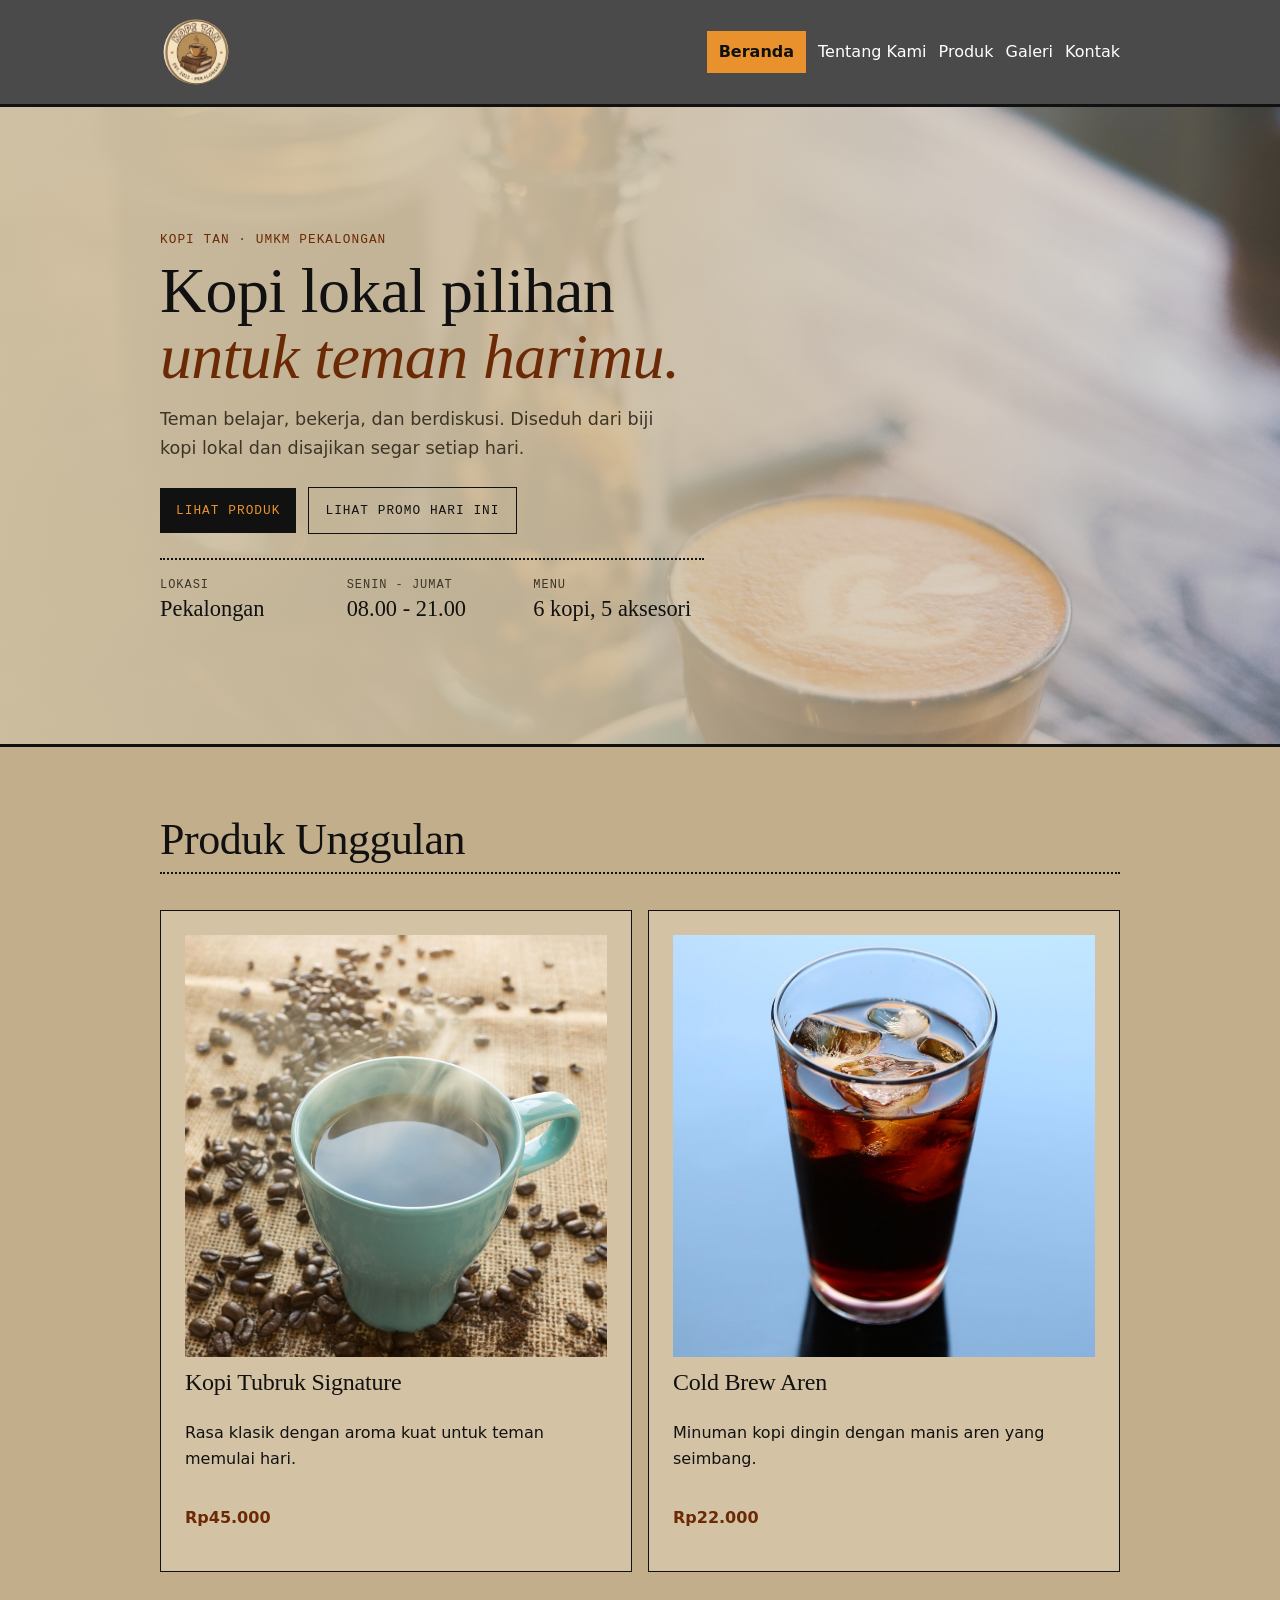
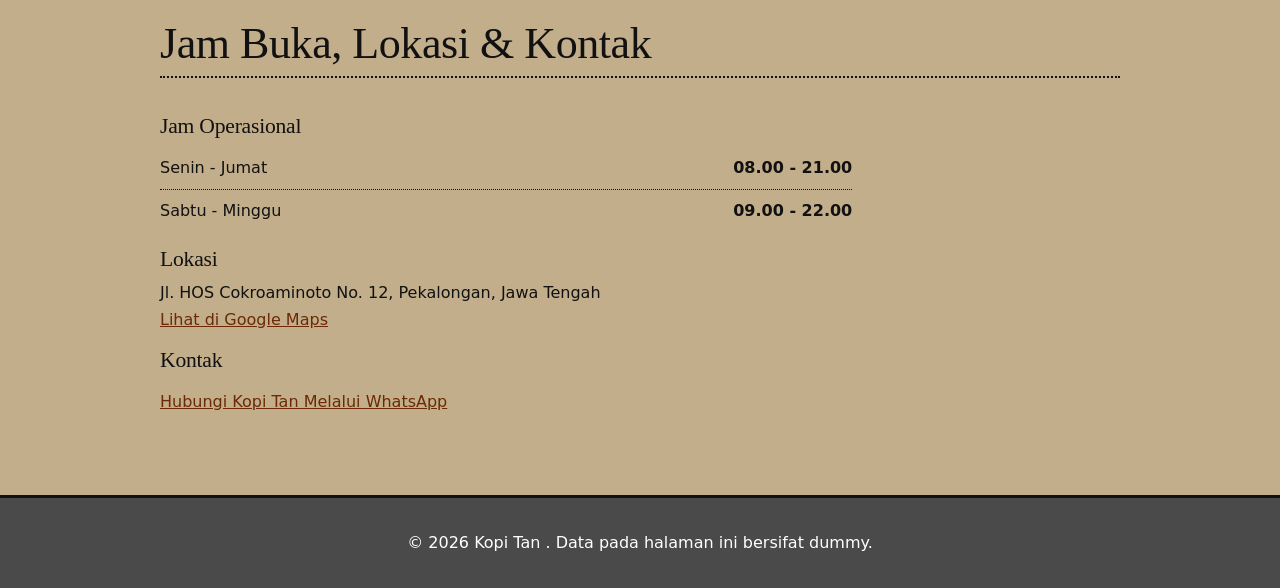
==== commit da724921: "feat: mengubah tampilan dan menambakan katalog aksesori" ====
--- a/index.html
+++ b/index.html
@@ -5,13 +5,14 @@
     <meta name="viewport" content="width=device-width, initial-scale=1" />
     <title>Kopi Tan - Website UMKM</title>
     <link rel="stylesheet" href="css/style.css" />
+    <script src="js/app.js" defer></script>
   </head>
   <body>
   <a class="skip-link" href="#konten">Lewati ke konten utama</a>
   <header class="site-header">
     <nav class="nav" aria-label="Navigasi utama">
       <a class="brand" href="index.html">
-        <img class="brand-logo" src="assets/images/logo.jpeg" width="1280" height="698" alt="Logo Kopi Tan" />
+        <img class="brand-logo" src="assets/images/logo.jpg" width="1734" height="592" alt="Logo Kopi Tan" />
       </a>
       <ul>
         <li><a aria-current="page" href="index.html">Beranda</a></li>
@@ -23,17 +24,39 @@
     </nav>
   </header>
 
-  <main id="konten" class="page">
-      <section class="hero" aria-labelledby="hero-title">
-      <div class="hero-content">
-        <p class="eyebrow">UMKM Pekalongan</p>
-        <h1 id="hero-title" class="sr-only">Kopi Tan</h1>
-        <p>Kopi lokal pilihan untuk teman belajar, bekerja, dan berdiskusi.</p>
-        <button id="promoButton" type="button" aria-pressed="false">Lihat promo hari ini</button>
-      </div>
-      <img class="hero-image" src="assets/images/etalase-kopi.jpg" width="5733" height="3822" alt="Etalase Kopi Tan berisi kemasan kopi lokal" />
-    </section>
+  <main id="konten">
+      <section class="hero hero--home" aria-labelledby="hero-title">
+        <div class="hero-inner">
+          <div class="hero-content">
+            <p class="eyebrow">Kopi Tan &middot; UMKM Pekalongan</p>
+            <h1 id="hero-title">Kopi lokal pilihan <em>untuk teman harimu.</em></h1>
+            <p class="hero-lead">
+              Teman belajar, bekerja, dan berdiskusi. Diseduh dari biji kopi lokal
+              dan disajikan segar setiap hari.
+            </p>
+            <div class="hero-actions">
+              <a class="button" href="produk.html">Lihat Produk</a>
+              <button id="promoButton" class="button--outline" type="button" aria-pressed="false">Lihat promo hari ini</button>
+            </div>
+            <dl class="hero-meta">
+              <div>
+                <dt>Lokasi</dt>
+                <dd>Pekalongan</dd>
+              </div>
+              <div>
+                <dt>Senin - Jumat</dt>
+                <dd>08.00 - 21.00</dd>
+              </div>
+              <div>
+                <dt>Menu</dt>
+                <dd>6 kopi, 5 aksesori</dd>
+              </div>
+            </dl>
+          </div>
+        </div>
+      </section>
 
+      <div class="page">
       <section aria-labelledby="produk-title">
         <h2 id="produk-title">Produk Unggulan</h2>
         <div class="product-list">
@@ -81,6 +104,7 @@
           </div>
         </div>
       </section>
+      </div>
     </main>
     <footer class="site-footer">
   <p>&copy; 2026 Kopi Tan . Data pada halaman ini bersifat dummy.</p>
--- a/css/style.css
+++ b/css/style.css
@@ -1,14 +1,25 @@
 :root {
-  --color-primary: #9a3f22;
-  --color-primary-strong: #6e2a14;
-  --color-text: #2f1d16;
-  --color-muted: #6b5248;
-  --color-surface: #ffffff;
-  --color-surface-soft: #fff7f1;
-  --color-border: #e3cbbd;
+  --color-brand: #e8912d;          
+  --color-primary: #111111;         
+  --color-primary-strong: #000000;
+  --color-link: #6b2a05;          
+  --color-text: #111111;
+  --color-muted: #3d3528;           
+  --color-surface: #d3c3a4;       
+  --color-surface-soft: #c2ae8a;   
+  --color-header: #4a4a4a;          
+  --color-on-header: #ffffff;
+  --color-border: #111111;
   --color-focus: #1d4ed8;
-  --color-accent: #fde2cf;
-  --color-accent-strong: #fbc9a4;
+  --color-accent: #e3b877;          
+  --color-accent-strong: #e8912d;
+
+  --color-success-bg: #dcfce7;
+  --color-success-text: #166534;
+  --color-warning-bg: #fef3c7;
+  --color-warning-text: #92400e;
+  --color-danger-bg: #fee2e2;
+  --color-danger-text: #991b1b;
 
   --space-1: 0.5rem;
   --space-2: 0.75rem;
@@ -16,13 +27,16 @@
   --space-4: 1.5rem;
   --space-5: 2rem;
 
-  --radius-sm: 0.5rem;
-  --radius-md: 0.875rem;
-
-  --shadow-card: 0 0.5rem 1.5rem rgb(47 29 22 / 0.1);
-}
-
-
+  --radius-sm: 0;
+  --radius-md: 0;
+  --shadow-card: none;
+  --border-line: 1px solid var(--color-border);
+  --border-dotted: 2px dotted var(--color-primary);
+
+  --font-display: "Instrument Serif", Georgia, "Times New Roman", serif;
+  --font-body: "DM Sans", system-ui, -apple-system, "Segoe UI", Roboto, sans-serif;
+  --font-label: "DM Mono", ui-monospace, "Cascadia Mono", Consolas, "Courier New", monospace;
+}
 
 *,
 *::before,
@@ -36,29 +50,38 @@
   margin: 0;
   color: var(--color-text);
   background: var(--color-surface-soft);
-  font-family: system-ui, -apple-system, BlinkMacSystemFont, "Segoe UI", sans-serif;
+  font-family: var(--font-body);
   font-size: 1rem;
-  line-height: 1.6;
+  line-height: 1.65;
 }
 
 h1,
 h2,
 h3 {
-  line-height: 1.2;
+  font-family: var(--font-display);
+  font-weight: 400;                   
+  line-height: 1.1;
+  letter-spacing: -0.01em;
   text-wrap: balance;
 }
 
-h1 { font-size: clamp(2rem, 6vw, 3rem); }
+h1 {
+  font-size: clamp(2.5rem, 8vw, 4.5rem);
+  line-height: 1.02;
+}
 
 h2 {
   padding-bottom: var(--space-1);
-  border-bottom: 2px solid var(--color-border);
-}
+  font-size: clamp(1.9rem, 4.5vw, 2.75rem);
+  border-bottom: var(--border-dotted);
+}
+
+h3 { font-size: 1.5rem; }
 
 p,
 li { max-width: 68ch; }
 
-a { color: var(--color-primary); }
+a { color: var(--color-link); }
 a:hover { color: var(--color-primary-strong); }
 
 :focus-visible {
@@ -78,7 +101,9 @@
   border: 0;
 }
 
-
+img { display: block; max-width: 100%; height: auto; }
+
+figure { margin-inline: 0; }
 
 .page {
   width: min(100% - 2rem, 60rem);
@@ -90,12 +115,13 @@
 
 .hero {
   display: grid;
-  grid-template-columns: 1fr;
+  grid-template-columns: 1fr;        
   gap: var(--space-4);
   align-items: center;
   padding: clamp(var(--space-4), 5vw, var(--space-5));
-  color: var(--color-surface);
-  background: var(--color-primary);
+  color: var(--color-text);
+  background: var(--color-surface);
+  border: var(--border-line);
   border-radius: var(--radius-md);
 }
 
@@ -107,19 +133,17 @@
 
 .eyebrow {
   margin: 0 0 var(--space-1);
-  color: var(--color-primary);
+  color: var(--color-link);
   font-weight: 800;
   letter-spacing: 0.08em;
   text-transform: uppercase;
 }
-
-.hero .eyebrow { color: var(--color-accent); }
 
 .button,
 button {
   display: inline-block;
   padding: var(--space-2) var(--space-3);
-  color: var(--color-surface);
+  color: var(--color-brand);
   font: inherit;
   font-weight: 700;
   text-decoration: none;
@@ -131,33 +155,24 @@
 
 .button:hover,
 button:hover {
-  color: var(--color-surface);
-  background: var(--color-primary-strong);
-}
-
-.hero button {
-  margin-bottom: var(--space-3);
-  color: var(--color-text);
-  background: var(--color-accent);
-}
-
-.hero button:hover { background: var(--color-accent-strong); }
-
+  color: #ffffff;
+  background: var(--color-link);
+}
+
+.hero button { margin-bottom: var(--space-3); }
 
 .hero button[aria-pressed="true"] {
-  color: var(--color-surface);
-  background: var(--color-primary-strong);
-}
-
-
+  color: #ffffff;
+  background: var(--color-link);
+}
 
 .skip-link {
   position: absolute;
   top: -5rem;
   left: var(--space-3);
   padding: var(--space-2) var(--space-3);
-  color: var(--color-surface);
-  background: var(--color-text);
+  color: var(--color-brand);
+  background: var(--color-primary);
 }
 
 .skip-link:focus { top: var(--space-3); }
@@ -165,17 +180,19 @@
 .site-header,
 .site-footer {
   padding: var(--space-3) var(--space-4);
-  background: var(--color-surface);
-  border-bottom: 1px solid var(--color-border);
+  color: var(--color-on-header);
+  background: var(--color-header);
+  border-bottom: 3px solid var(--color-primary);
 }
 
 .site-footer {
   margin-top: var(--space-5);
-  color: var(--color-muted);
   text-align: center;
-  border-top: 1px solid var(--color-border);
+  border-top: 3px solid var(--color-primary);
   border-bottom: 0;
 }
+
+.site-footer p { margin-inline: auto; }
 
 .nav {
   display: flex;
@@ -192,14 +209,13 @@
   text-decoration: none;
 }
 
-.site-footer p {
-  margin-inline: auto;
-}
-
 .brand-logo {
   display: block;
-  width: auto;
-  height: 3.5rem;
+  width: 4.5rem;
+  height: 4.5rem;
+  object-fit: cover;                 
+  object-position: center;
+  clip-path: circle(45%);         
 }
 
 .nav ul {
@@ -220,22 +236,22 @@
 }
 
 .nav a {
-  color: var(--color-primary-strong);
+  color: var(--color-on-header);
   font-weight: 600;
   text-decoration: none;
 }
 
-.nav a:hover { text-decoration: underline; }
+
+.nav a:hover { color: var(--color-accent); text-decoration: underline; }
 
 .nav a[aria-current="page"] {
   padding: var(--space-1) var(--space-2);
-  font-weight: 700;
+  color: var(--color-primary);
+  font-weight: 800;
   text-decoration: none;
-  background: var(--color-accent);
+  background: var(--color-brand);
   border-radius: var(--radius-sm);
 }
-
-
 
 .product-card,
 .category-card,
@@ -246,11 +262,10 @@
   margin-block: var(--space-3);
   padding: clamp(var(--space-3), 2vw, var(--space-4));
   background: var(--color-surface);
-  border: 1px solid var(--color-border);
+  border: var(--border-line);
   border-radius: var(--radius-md);
   box-shadow: var(--shadow-card);
 }
-
 
 .product-card {
   position: relative;
@@ -263,11 +278,11 @@
   inset-block-start: var(--space-4);
   inset-inline-end: var(--space-4);
   padding: 0.25rem var(--space-2);
-  color: var(--color-primary-strong);
+  color: var(--color-brand);
   font-size: 0.875rem;
   font-weight: 800;
-  background: var(--color-accent);
-  border-radius: 999px;
+  background: var(--color-primary);
+  border-radius: 0;
 }
 
 .card-actions {
@@ -278,39 +293,14 @@
   margin-top: auto;
 }
 
-
-.product-grid,
-.gallery-grid {
-  display: grid;
-  grid-template-columns: 1fr;
-  gap: var(--space-3);
-}
-
-.product-grid .product-card,
-.product-list .product-card,
-.gallery-grid .media-card,
-.category-grid .category-card { margin-block: 0; }
-
-.product-list {
-  display: grid;
-  grid-template-columns: 1fr;
-  gap: var(--space-3);
-}
-
-.category-grid {
-  display: grid;
-  grid-template-columns: 1fr;
-  gap: var(--space-3);
-}
-
 .product-card:hover,
 .category-card:hover,
-.media-card:hover { border-color: var(--color-primary); }
+.media-card:hover { border-color: var(--color-link); }
 
 .product-card h3,
 .category-card h3 {
   margin: 0 0 var(--space-1);
-  color: var(--color-primary-strong);
+  color: var(--color-primary);
 }
 
 .product-img {
@@ -323,15 +313,83 @@
 }
 
 .price {
-  color: var(--color-primary-strong);
+  color: var(--color-link);
   font-weight: 800;
 }
 
 .category-tag {
   margin: 0 0 var(--space-1);
-  color: var(--color-primary);
+  color: var(--color-link);
   font-size: 0.8rem;
   font-weight: 700;
+}
+
+.product-grid,
+.product-list,
+.category-grid,
+.gallery-grid {
+  display: grid;
+  grid-template-columns: 1fr;
+  gap: var(--space-3);
+}
+
+.product-grid .product-card,
+.product-list .product-card,
+.gallery-grid .media-card,
+.category-grid .category-card { margin-block: 0; }
+
+.split {
+  display: grid;
+  grid-template-columns: 1fr;
+  gap: var(--space-4);
+  align-items: start;
+}
+
+.menu-list {
+  padding: 0;
+  margin: 0;
+  list-style: none;
+}
+
+.menu-list li {
+  display: flex;
+  flex-wrap: wrap;
+  gap: var(--space-1) var(--space-3);
+  justify-content: space-between;
+  max-width: none;
+  padding: var(--space-2) 0;
+  border-bottom: 1px dotted var(--color-primary);
+}
+
+.menu-list li:last-child { border-bottom: 0; }
+
+.ingredient-grid {
+  display: grid;
+  grid-template-columns: repeat(2, minmax(0, 1fr));
+  gap: var(--space-2);
+  padding: 0;
+  margin: var(--space-3) 0 0;
+  list-style: none;
+}
+
+.ingredient-grid li {
+  display: flex;
+  flex-direction: column;
+  gap: var(--space-1);
+  align-items: center;
+  max-width: none;
+  padding: var(--space-2);
+  font-size: 0.85rem;
+  font-weight: 700;
+  text-align: center;
+  background: var(--color-surface);
+  border: var(--border-line);
+}
+
+.ingredient-grid img {
+  width: 3rem;
+  height: 3rem;
+  object-fit: contain;
 }
 
 .values-grid {
@@ -340,14 +398,27 @@
   list-style: none;
 }
 
+.values-grid {
+  display: grid;
+  grid-template-columns: 1fr;          
+  gap: var(--space-3);
+}
+
+.values-grid li { margin-block: 0; }
+
 .values-grid p { margin: 0; }
+
+.hero-image--crop {
+  aspect-ratio: 4 / 3;
+  object-fit: cover;
+}
 
 .value-number {
   display: inline-block;
   width: 2.125rem;
   height: 2.125rem;
   margin-bottom: var(--space-2);
-  color: var(--color-surface);
+  color: var(--color-brand);
   font-weight: 800;
   line-height: 2.125rem;
   text-align: center;
@@ -358,7 +429,8 @@
 .info-grid h3,
 .contact-info h3 {
   margin: var(--space-3) 0 var(--space-1);
-  color: var(--color-primary-strong);
+  color: var(--color-primary);
+  font-size: 1.35rem;
 }
 
 .info-grid address,
@@ -376,18 +448,12 @@
   gap: var(--space-1) var(--space-2);
   justify-content: space-between;
   padding: var(--space-1) 0;
-  border-bottom: 1px solid var(--color-border);
+  border-bottom: 1px dotted var(--color-primary);
 }
 
 .hours li:last-child { border-bottom: 0; }
 
 .hours li span:last-child { font-weight: 700; }
-
-
-
-img { display: block; max-width: 100%; height: auto; }
-
-figure { margin-inline: 0; }
 
 .media-card img {
   display: block;
@@ -397,6 +463,8 @@
   border-radius: var(--radius-sm);
 }
 
+.media-card--wide img { aspect-ratio: 16 / 9; }
+
 figcaption,
 caption { color: var(--color-muted); }
 
@@ -408,10 +476,10 @@
 table {
   width: 100%;
   margin-block: var(--space-3);
-  border: 1px solid var(--color-border);
+  background: var(--color-surface);
+  border: var(--border-line);
   border-collapse: collapse;
 }
-
 
 .table-scroll {
   max-width: 100%;
@@ -427,6 +495,7 @@
 
 caption {
   margin-bottom: var(--space-2);
+  color: var(--color-text);
   font-weight: 700;
   text-align: left;
 }
@@ -435,20 +504,20 @@
 td {
   padding: var(--space-2);
   text-align: left;
-  border: 1px solid var(--color-border);
+  border: var(--border-line);
 }
 
 thead th {
-  color: var(--color-surface);
+  color: var(--color-brand);
   background: var(--color-primary);
 }
 
-tbody th { background: var(--color-surface-soft); }
+tbody th { background: var(--color-surface); }
 
 tbody tr:hover { background: var(--color-accent); }
 
 tbody td:last-child {
-  color: var(--color-primary-strong);
+  color: var(--color-link);
   font-weight: 700;
 }
 
@@ -456,7 +525,7 @@
   margin-top: var(--space-5);
   padding: var(--space-4);
   background: var(--color-surface);
-  border: 1px solid var(--color-border);
+  border: var(--border-line);
   border-radius: var(--radius-md);
 }
 
@@ -465,9 +534,8 @@
   max-width: 31rem;
 }
 
-
-.contact-intro { margin-bottom: var(--space-4); }
-
+.contact-intro,
+.page-intro { margin-bottom: var(--space-4); }
 
 .contact-layout {
   display: grid;
@@ -479,7 +547,7 @@
 .contact-layout form,
 .contact-layout .contact-info { margin-block: 0; }
 
-.contact-info h2 { margin-top: 0; font-size: 1.25rem; }
+.contact-info h2 { margin-top: 0; font-size: 1.75rem; }
 
 .form-actions {
   display: flex;
@@ -494,7 +562,7 @@
 legend {
   display: block;
   margin-bottom: var(--space-1);
-  color: var(--color-primary-strong);
+  color: var(--color-primary);
   font-weight: 700;
 }
 
@@ -505,8 +573,8 @@
   padding: var(--space-2);
   color: inherit;
   font: inherit;
-  background: var(--color-surface);
-  border: 1px solid var(--color-border);
+  background: #ffffff;
+  border: var(--border-line);
   border-radius: var(--radius-sm);
 }
 
@@ -522,7 +590,7 @@
 fieldset {
   margin: 0 0 var(--space-3);
   padding: var(--space-3);
-  border: 1px solid var(--color-border);
+  border: var(--border-line);
   border-radius: var(--radius-sm);
 }
 
@@ -539,20 +607,270 @@
   white-space: pre-wrap;
   overflow-wrap: anywhere;
   background: var(--color-surface);
-  border: 1px solid var(--color-border);
+  border: var(--border-line);
   border-radius: var(--radius-sm);
 }
 
+.js-product-grid {
+  display: grid;
+  grid-template-columns: repeat(auto-fit, minmax(14rem, 1fr));
+  gap: var(--space-4);
+}
+
+.js-product-card {
+  padding: var(--space-4);
+  background: var(--color-surface);
+  border: var(--border-line);
+  border-radius: var(--radius-md);
+}
+
+.js-product-card:hover { border-color: var(--color-link); }
+
+.js-product-card h3 {
+  margin: 0 0 var(--space-1);
+  color: var(--color-primary);
+}
+
+#produk-unggulan {
+  font-weight: 700;
+  color: var(--color-primary);
+}
+
+.featured-badge {
+  display: inline-block;
+  margin-block-end: var(--space-2);
+  padding: 0.25rem 0.6rem;
+  border-radius: 0;
+  font-size: 0.85rem;
+  font-weight: 700;
+  color: var(--color-brand);
+  background: var(--color-primary);
+}
+
+.stock-badge {
+  display: inline-flex;
+  margin-block-start: var(--space-2);
+  padding: 0.25rem 0.6rem;
+  border-radius: 0;
+  font-size: 0.85rem;
+  font-weight: 700;
+  background: var(--color-success-bg);
+  color: var(--color-success-text);
+}
+
+.stock-badge.warning {
+  background: var(--color-warning-bg);
+  color: var(--color-warning-text);
+}
+
+.stock-badge.empty {
+  background: var(--color-danger-bg);
+  color: var(--color-danger-text);
+}
+
+.intro {
+  padding: clamp(var(--space-4), 5vw, var(--space-5));
+  background: var(--color-surface);
+  border: var(--border-line);
+  border-radius: var(--radius-md);
+}
+
+.intro h1 { margin-top: 0; }
+
+.intro em,
+.pull-quote em {
+  color: var(--color-link);
+  font-style: italic;
+}
+
+.subnav {
+  display: flex;
+  flex-wrap: wrap;
+  margin-top: var(--space-4);
+  border-bottom: 3px solid var(--color-primary);
+}
+
+.subnav a {
+  margin-bottom: -3px;
+  padding: var(--space-1) var(--space-3);
+  color: var(--color-text);
+  font-weight: 700;
+  text-decoration: none;
+  background: var(--color-surface-soft);
+  border: var(--border-line);
+  border-bottom: 0;
+}
+
+.subnav a + a { border-left: 0; }
+
+.subnav a:hover {
+  color: var(--color-primary);
+  background: var(--color-accent);
+}
+
+.page section[id] { scroll-margin-top: var(--space-4); }
+
+.stats-grid {
+  display: grid;
+  grid-template-columns: repeat(2, minmax(0, 1fr));
+  gap: var(--space-2);
+  margin: var(--space-4) 0 0;
+}
+
+.stats-grid div {
+  padding: var(--space-3);
+  background: var(--color-surface);
+  border: var(--border-line);
+}
+
+.stats-grid dt {
+  color: var(--color-muted);
+  font-size: 0.85rem;
+  font-weight: 700;
+}
+
+.stats-grid dd {
+  margin: 0;
+  color: var(--color-link);
+  font-size: clamp(1.5rem, 5vw, 2rem);
+  font-weight: 800;
+}
+
+.process-list {
+  padding: 0;
+  margin: 0;
+  list-style: none;
+}
+
+.process-list li {
+  display: flex;
+  gap: var(--space-3);
+  align-items: center;
+  max-width: none;
+  padding: var(--space-2) 0;
+  font-weight: 700;
+  border-bottom: 1px dotted var(--color-primary);
+}
+
+.process-list li:last-child { border-bottom: 0; }
+
+.process-list .value-number { margin-bottom: 0; flex: none; }
+
+.team-grid {
+  display: grid;
+  grid-template-columns: 1fr;
+  gap: var(--space-3);
+  padding: 0;
+  margin: var(--space-3) 0 0;
+  list-style: none;
+}
+
+.team-grid li {
+  max-width: none;
+  padding: var(--space-4);
+  background: var(--color-surface);
+  border: var(--border-line);
+}
+
+.team-grid h3 { margin: 0 0 var(--space-1); }
+.team-grid p { margin: 0 0 var(--space-1); }
+
+.avatar {
+  display: grid;
+  place-items: center;
+  width: 4rem;
+  height: 4rem;
+  margin-bottom: var(--space-2);
+  color: var(--color-brand);
+  font-size: 1.25rem;
+  font-weight: 800;
+  background: var(--color-primary);
+  border-radius: 50%;
+}
+
+.pull-quote {
+  padding: var(--space-4);
+  margin: 0 0 var(--space-3);
+  background: var(--color-surface);
+  border: var(--border-line);
+  border-left: 8px solid var(--color-brand);
+}
+
+.pull-quote blockquote { margin: 0; }
+
+.pull-quote blockquote p {
+  max-width: none;
+  margin: 0 0 var(--space-2);
+  font-size: clamp(1.15rem, 3vw, 1.5rem);
+  font-weight: 800;
+  line-height: 1.4;
+}
+
+.eyebrow,
+.category-tag,
+.product-badge,
+.featured-badge,
+.stock-badge,
+.stats-grid dt,
+thead th {
+  font-family: var(--font-label);
+  font-size: 0.75rem;
+  font-weight: 500;
+  letter-spacing: 0.08em;
+  text-transform: uppercase;
+}
+
+.eyebrow { font-size: 0.8rem; }
+
+.button,
+button {
+  font-family: var(--font-label);
+  font-size: 0.8rem;
+  font-weight: 500;
+  letter-spacing: 0.08em;
+  text-transform: uppercase;
+}
+
+.nav a { font-weight: 500; }
+
+.stats-grid dd {
+  font-family: var(--font-display);
+  font-size: clamp(2.25rem, 6vw, 3.25rem);
+  font-weight: 400;
+  line-height: 1;
+}
+
+.avatar {
+  font-family: var(--font-display);
+  font-size: 1.6rem;
+  font-weight: 400;
+}
+
+.pull-quote blockquote p {
+  font-family: var(--font-display);
+  font-size: clamp(1.5rem, 4vw, 2.25rem);
+  font-style: italic;
+  font-weight: 400;
+  line-height: 1.25;
+}
 
 @media (min-width: 42rem) {
   .nav ul { flex-direction: row; }
   .gallery-grid { grid-template-columns: repeat(2, minmax(0, 1fr)); }
   .product-list,
   .category-grid { grid-template-columns: repeat(2, minmax(0, 1fr)); }
+  /* kartu kategori terakhir yang ganjil mengisi satu baris penuh */
+  .category-grid .category-card:last-child:nth-child(odd) { grid-column: 1 / -1; }
+  .ingredient-grid { grid-template-columns: repeat(4, minmax(0, 1fr)); }
+  .stats-grid { grid-template-columns: repeat(4, minmax(0, 1fr)); }
 }
 
 @media (min-width: 48rem) {
   .hero { grid-template-columns: 1.2fr 0.8fr; }
+  .split { grid-template-columns: 1fr 1fr; }
+  .values-grid,
+  .team-grid { grid-template-columns: repeat(3, minmax(0, 1fr)); }
+  .split--reverse > :first-child { order: 2; }
   .product-grid { grid-template-columns: repeat(2, minmax(0, 1fr)); }
   .contact-layout { grid-template-columns: minmax(0, 1.4fr) minmax(0, 0.6fr); }
 }
@@ -565,4 +883,254 @@
   }
   .product-grid,
   .product-list--triple { grid-template-columns: repeat(3, minmax(0, 1fr)); }
+}
+
+.hero--home {
+  display: grid;
+  grid-template-columns: 1fr;
+  align-items: center;
+  min-height: clamp(28rem, 75vh, 40rem);
+  padding: var(--space-5) 0;
+  background-color: var(--color-surface);   
+  background-image:
+    linear-gradient(
+      color-mix(in srgb, var(--color-surface) 90%, transparent),
+      color-mix(in srgb, var(--color-surface) 90%, transparent)
+    ),
+    url("../assets/images/etalase-kopi.jpg");
+  background-position: center;
+  background-size: cover;
+  background-repeat: no-repeat;
+  border: 0;
+  border-bottom: 3px solid var(--color-primary);
+  border-radius: 0;
+}
+
+.hero-inner {
+  width: min(100% - 2rem, 60rem);
+  margin-inline: auto;
+}
+
+.hero--home h1 {
+  margin: 0 0 var(--space-3);
+  font-size: clamp(2.5rem, 7vw, 4rem);
+}
+
+.hero--home em {
+  color: var(--color-link);
+  font-style: italic;
+}
+
+.hero-lead {
+  max-width: 46ch;
+  margin: 0 0 var(--space-4);
+  color: var(--color-muted);
+  font-size: 1.1rem;
+}
+
+.hero-actions {
+  display: flex;
+  flex-wrap: wrap;
+  gap: var(--space-2);
+  align-items: center;
+}
+
+.hero-actions button { margin-bottom: 0; }
+
+.button--outline {
+  color: var(--color-primary);
+  background: transparent;
+  border: var(--border-line);
+}
+
+.button--outline:hover {
+  color: var(--color-primary);
+  background: var(--color-accent);
+}
+
+.hero-meta {
+  display: grid;
+  grid-template-columns: repeat(auto-fit, minmax(8.5rem, 1fr));
+  gap: var(--space-3);
+  margin: var(--space-4) 0 0;
+  padding-top: var(--space-3);
+  border-top: var(--border-dotted);
+}
+
+.hero-meta dt {
+  color: var(--color-muted);
+  font-family: var(--font-label);
+  font-size: 0.75rem;
+  letter-spacing: 0.08em;
+  text-transform: uppercase;
+}
+
+.hero-meta dd {
+  margin: 0;
+  font-family: var(--font-display);
+  font-size: 1.4rem;
+  line-height: 1.15;
+}
+
+@media (min-width: 48rem) {
+  .hero--home {
+    grid-template-columns: 1fr;
+    background-position: 70% center;
+    /* teks di kiri tertutup tan pekat, gambar makin jelas ke kanan */
+    background-image:
+      linear-gradient(
+        90deg,
+        color-mix(in srgb, var(--color-surface) 96%, transparent) 0%,
+        color-mix(in srgb, var(--color-surface) 88%, transparent) 45%,
+        color-mix(in srgb, var(--color-surface) 20%, transparent) 100%
+      ),
+      url("../assets/images/etalase-kopi.jpg");
+  }
+
+  .hero-content { max-width: 34rem; }
+}
+
+.contact-intro,
+.page-intro { margin-bottom: var(--space-4); }
+
+.contact-intro h1,
+.page-intro h1 {
+  margin: 0 0 var(--space-3);
+  font-size: clamp(2.25rem, 6vw, 3.5rem);
+}
+
+.contact-intro > p:not(.eyebrow),
+.page-intro > p:not(.eyebrow) {
+  max-width: 52ch;
+  margin: 0 0 var(--space-4);
+  color: var(--color-muted);
+  font-size: 1.1rem;
+}
+
+.contact-layout h2 {
+  margin-top: 0;
+  font-size: clamp(1.75rem, 4vw, 2.25rem);
+}
+
+.contact-layout form > .field-help { margin-bottom: var(--space-3); }
+
+.form-grid {
+  display: grid;
+  grid-template-columns: 1fr;
+}
+
+.contact-layout fieldset {
+  padding: 0;
+  border: 0;
+}
+
+.contact-layout legend {
+  padding: 0;
+  margin-bottom: var(--space-1);
+}
+
+.choice-group {
+  display: flex;
+  flex-wrap: wrap;
+  gap: var(--space-2);
+}
+
+fieldset .choice {
+  display: flex;
+  gap: var(--space-1);
+  align-items: center;
+  margin: 0;
+  padding: var(--space-1) var(--space-2);
+  cursor: pointer;
+  background: #ffffff;
+  border: var(--border-line);
+}
+
+fieldset .choice:hover { background: var(--color-accent); }
+
+fieldset .choice:has(input:checked) {
+  font-weight: 700;
+  background: var(--color-brand);
+}
+
+fieldset .choice:has(input:focus-visible) {
+  outline: 3px solid var(--color-focus);
+  outline-offset: 3px;
+}
+
+.choice input { accent-color: var(--color-primary); }
+
+.field input:focus-visible,
+.field select:focus-visible,
+.field textarea:focus-visible {
+  background: #fffdf7;
+  border-color: var(--color-link);
+}
+
+.contact-info p { margin: 0 0 var(--space-2); }
+
+.contact-info .button { margin-top: var(--space-1); }
+
+#preview-form {
+  font-family: var(--font-label);
+  font-size: 0.9rem;
+  border-style: dashed;
+}
+
+@media (min-width: 42rem) {
+  .form-grid {
+    grid-template-columns: repeat(2, minmax(0, 1fr));
+    gap: 0 var(--space-4);
+  }
+}
+
+@media (min-width: 48rem) {
+  .contact-layout { grid-template-columns: minmax(0, 1.2fr) minmax(0, 0.8fr); }
+
+  .contact-info {
+    position: sticky;
+    top: var(--space-4);
+  }
+}
+
+.gallery-grid .media-card {
+  position: relative;
+  padding: 0;
+  overflow: hidden;
+}
+
+.gallery-grid .media-card figcaption {
+  position: absolute;
+  inset-inline: 0;
+  inset-block-end: 0;
+  margin: 0;
+  padding: var(--space-2) var(--space-3);
+  color: #ffffff;
+  font-size: 0.85rem;
+  line-height: 1.4;
+  background: var(--color-primary);
+  background: color-mix(in srgb, var(--color-primary) 82%, transparent);
+}
+
+.gallery-grid--mosaic .media-card img { aspect-ratio: 1 / 1; }
+
+@media (min-width: 42rem) {
+  .gallery-grid .media-card--feature,
+  .gallery-grid--mosaic .media-card:first-child { grid-column: 1 / -1; }
+}
+
+@media (min-width: 42rem) and (max-width: 59.99rem) {
+  .gallery-grid--mosaic .media-card:first-child img { aspect-ratio: 16 / 9; }
+}
+
+@media (min-width: 60rem) {
+  .gallery-grid { grid-template-columns: repeat(3, minmax(0, 1fr)); }
+  .gallery-grid .media-card--span { grid-column: span 2; }
+  .gallery-grid .media-card--span img { aspect-ratio: 8 / 3; }   /* tinggi sama dengan kartu di sebelahnya */
+
+  .gallery-grid--mosaic { grid-template-columns: repeat(4, minmax(0, 1fr)); }
+  .gallery-grid--mosaic .media-card:first-child {
+    grid-column: span 2;
+    grid-row: span 2;
+  }
 }
